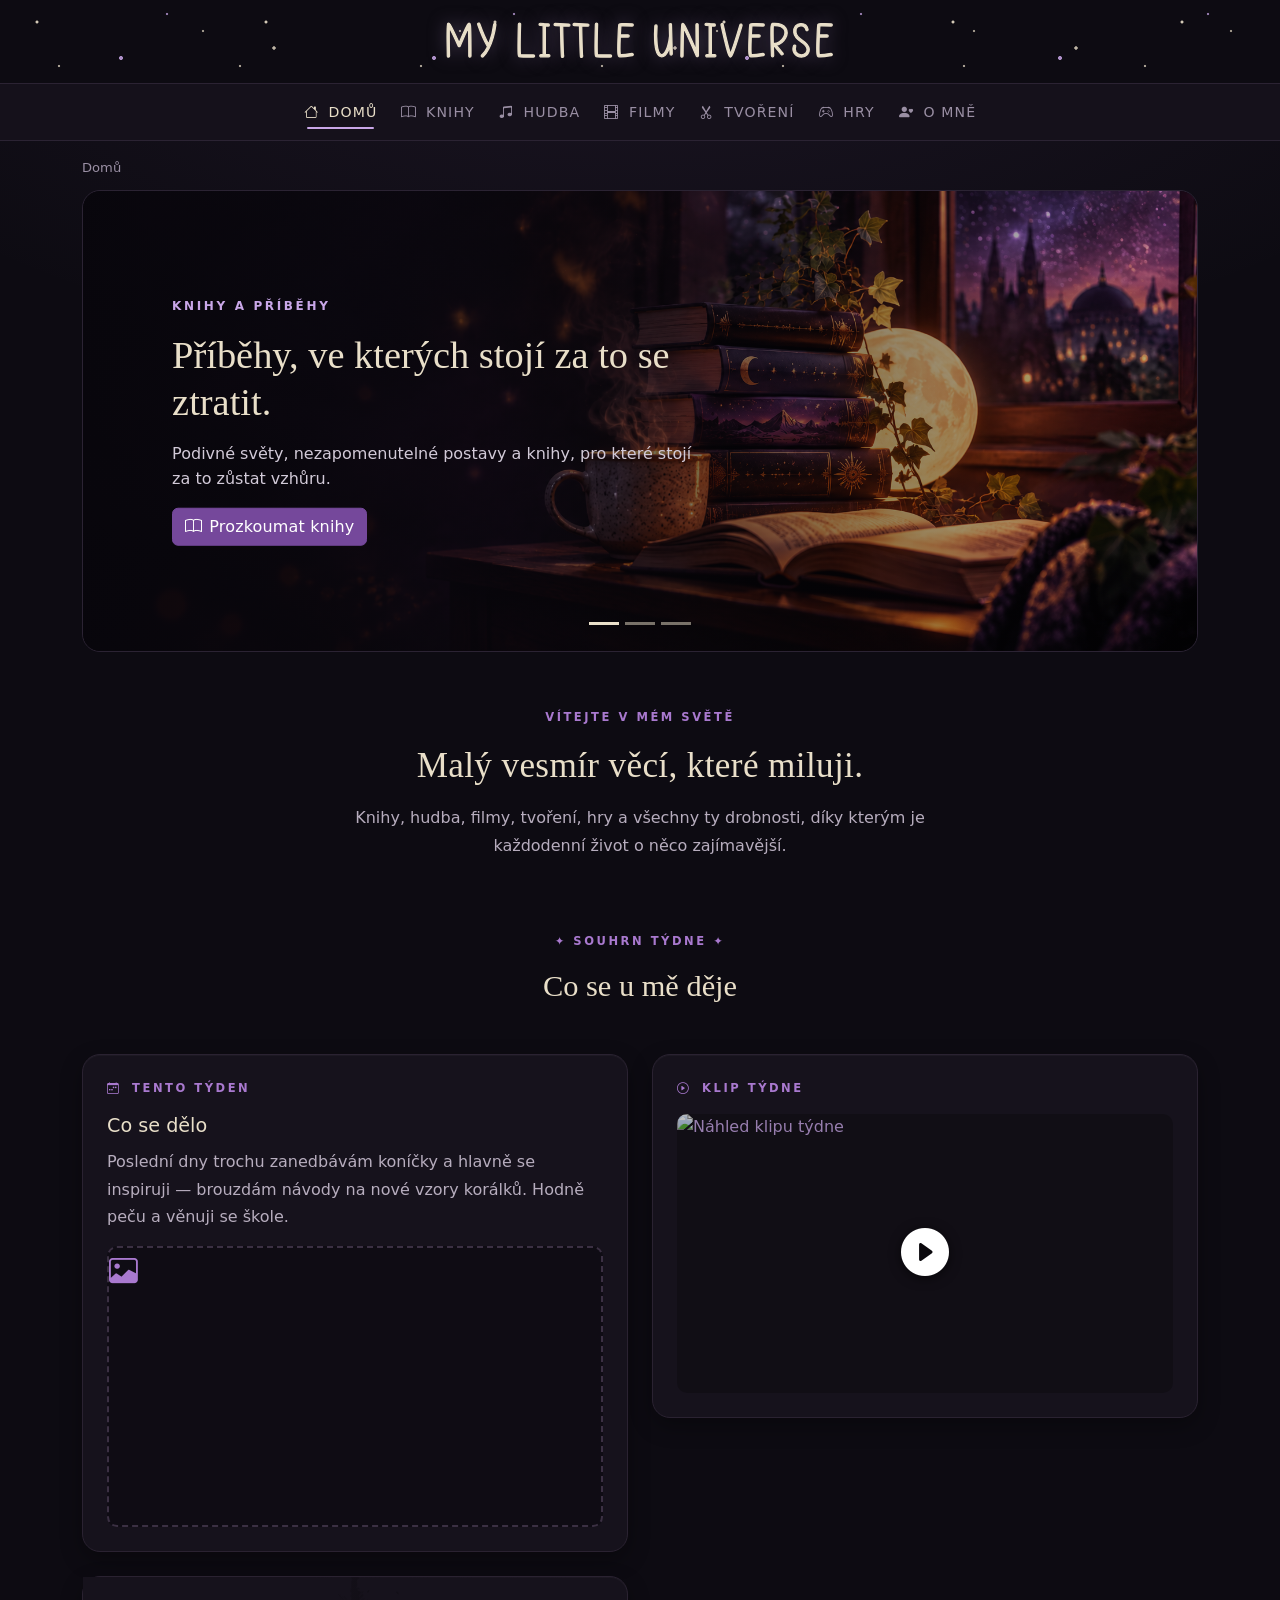
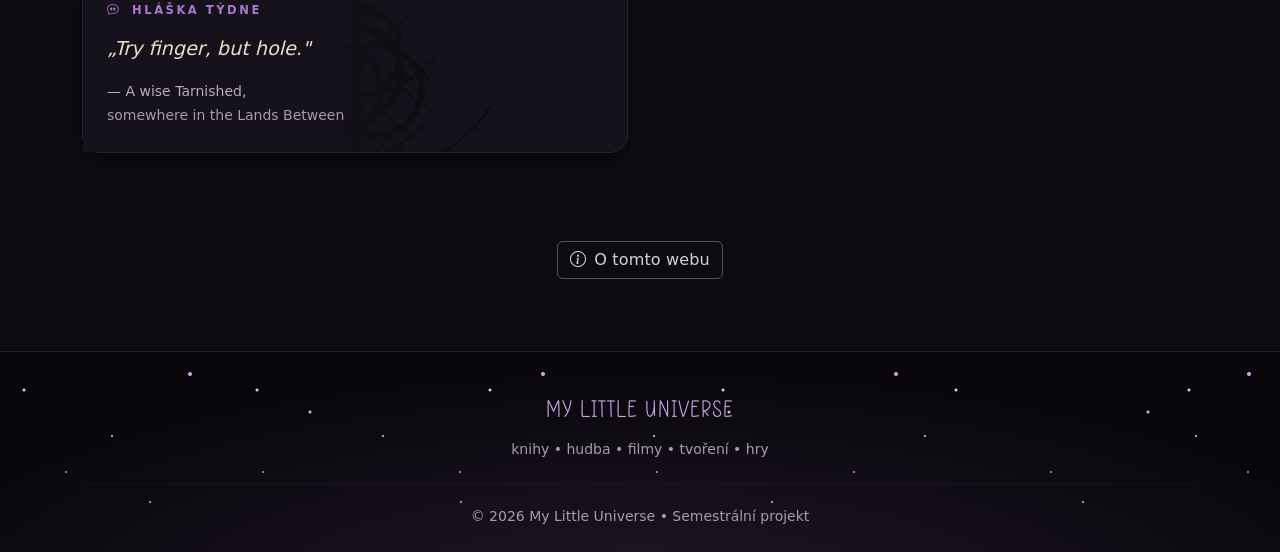
==== index.html @ fb165ffd "Add files via upload" ====
<!doctype html>
<html lang="cs" data-bs-theme="dark">

<head>

    <meta charset="UTF-8">

    <meta name="viewport"
          content="width=device-width, initial-scale=1">

    <title>My Little Universe</title>


    <!-- Bootstrap CSS -->
    <link href="css/bootstrap.min.css" rel="stylesheet">


    <!-- Bootstrap Icons -->
    <link href="css/bootstrap-icons.min.css" rel="stylesheet">


    <!-- Vlastní CSS -->
    <link href="css/style.css" rel="stylesheet">

</head>


<body>


<!-- ==========================================
     HLAVIČKA
========================================== -->

<header class="site-header text-center py-4">

    <div class="container">

        <a href="index.html"
           class="site-logo text-decoration-none">

            MY LITTLE UNIVERSE

        </a>

    </div>

</header>



<!-- ==========================================
     HLAVNÍ NAVIGACE
========================================== -->

<nav class="navbar navbar-expand-lg navbar-dark">

    <div class="container">


        <!-- Popisek zobrazený na mobilu -->

        <span class="navbar-label d-lg-none">

            <i class="bi bi-stars me-2"></i>MENU

        </span>


        <!-- Hamburger menu pro mobil -->

        <button class="navbar-toggler"
                type="button"
                data-bs-toggle="collapse"
                data-bs-target="#mainMenu"
                aria-controls="mainMenu"
                aria-expanded="false"
                aria-label="Zobrazit navigaci">

            <span class="navbar-toggler-icon"></span>

        </button>



        <!-- Položky navigace -->

        <div class="collapse navbar-collapse justify-content-center"
             id="mainMenu">

            <ul class="navbar-nav">


                <li class="nav-item">

                    <a class="nav-link active"
                       href="index.html">

                        <i class="bi bi-house me-1"></i> DOMŮ

                    </a>

                </li>


                <li class="nav-item">

                    <a class="nav-link"
                       href="knihy.html">

                        <i class="bi bi-book me-1"></i> KNIHY

                    </a>

                </li>


                <li class="nav-item">

                    <a class="nav-link"
                       href="hudba.html">

                        <i class="bi bi-music-note-beamed me-1"></i> HUDBA

                    </a>

                </li>


                <li class="nav-item">

                    <a class="nav-link"
                       href="filmy.html">

                        <i class="bi bi-film me-1"></i> FILMY

                    </a>

                </li>


                <li class="nav-item">

                    <a class="nav-link"
                       href="crafting.html">

                        <i class="bi bi-scissors me-1"></i> TVOŘENÍ

                    </a>

                </li>


                <li class="nav-item">

                    <a class="nav-link"
                       href="hry.html">

                        <i class="bi bi-controller me-1"></i> HRY

                    </a>

                </li>


                <li class="nav-item">

                    <a class="nav-link"
                       href="o-mne.html">

                        <i class="bi bi-person-heart me-1"></i> O MNĚ

                    </a>

                </li>


            </ul>

        </div>

    </div>

</nav>



<!-- ==========================================
     BREADCRUMB
========================================== -->

<div class="container mt-3">

    <nav aria-label="breadcrumb">

        <ol class="breadcrumb">

            <li class="breadcrumb-item active"
                aria-current="page">

                Domů

            </li>

        </ol>

    </nav>

</div>



<!-- ==========================================
     CAROUSEL
========================================== -->

<section class="container">


    <div id="hobbyCarousel"
         class="carousel slide carousel-fade"
         data-bs-ride="carousel"
         data-bs-interval="5000"
         data-bs-pause="hover">


        <!-- Tečky carouselu -->

        <div class="carousel-indicators">


            <button type="button"
                    data-bs-target="#hobbyCarousel"
                    data-bs-slide-to="0"
                    class="active"
                    aria-current="true"
                    aria-label="Knihy">
            </button>


            <button type="button"
                    data-bs-target="#hobbyCarousel"
                    data-bs-slide-to="1"
                    aria-label="Tvoření">
            </button>


            <button type="button"
                    data-bs-target="#hobbyCarousel"
                    data-bs-slide-to="2"
                    aria-label="Filmy">
            </button>


        </div>



        <!-- Obsah carouselu -->

        <div class="carousel-inner rounded-4">


            <!-- ==================================
                 SLIDE 1 - BOOKS
            =================================== -->

            <div class="carousel-item active">


                <img src="images/books.jpg"
                     class="d-block w-100 carousel-image"
                     alt="Hromada knih">


                <div class="carousel-overlay"></div>


                <div class="carousel-caption">


                    <p class="carousel-small-title">

                        KNIHY A PŘÍBĚHY

                    </p>


                    <h2>

                        Příběhy, ve kterých stojí za to se ztratit.

                    </h2>


                    <p class="d-none d-md-block">

                        Podivné světy, nezapomenutelné postavy
                        a knihy, pro které stojí za to zůstat vzhůru.

                    </p>


                    <a href="knihy.html"
                       class="btn btn-primary">

                        <i class="bi bi-book me-2"></i>Prozkoumat knihy

                    </a>


                </div>

            </div>



            <!-- ==================================
                 SLIDE 2 - CRAFTING
            =================================== -->

            <div class="carousel-item">


                <img src="images/crafting.jpg"
                     class="d-block w-100 carousel-image"
                     alt="Korálky a tvořivé potřeby">


                <div class="carousel-overlay"></div>


                <div class="carousel-caption">


                    <p class="carousel-small-title">

                        VYTVOŘ NĚCO

                    </p>


                    <h2>

                        Drobnosti vyrobené ručně.

                    </h2>


                    <p class="d-none d-md-block">

                        Korálky, vyšívání, vzory
                        a malé tvůrčí experimenty.

                    </p>


                    <a href="crafting.html"
                       class="btn btn-primary">

                        <i class="bi bi-scissors me-2"></i>Prozkoumat tvoření

                    </a>


                </div>

            </div>



            <!-- ==================================
                 SLIDE 3 - MOVIES
            =================================== -->

            <div class="carousel-item">


                <img src="images/movies.jpg"
                     class="d-block w-100 carousel-image"
                     alt="Kinoplátno">


                <div class="carousel-overlay"></div>


                <div class="carousel-caption">


                    <p class="carousel-small-title">

                        FILMOVÉ VEČERY

                    </p>


                    <h2>

                        Světy za hranicemi našeho.

                    </h2>


                    <p class="d-none d-md-block">

                        Filmy a seriály, které vám zůstanou v hlavě
                        ještě dlouho po závěrečných titulcích.

                    </p>


                    <a href="filmy.html"
                       class="btn btn-primary">

                        <i class="bi bi-film me-2"></i>Prozkoumat filmy

                    </a>


                </div>

            </div>


        </div>



        <!-- Šipka vlevo -->

        <button class="carousel-control-prev"
                type="button"
                data-bs-target="#hobbyCarousel"
                data-bs-slide="prev">


            <span class="carousel-control-prev-icon"
                  aria-hidden="true">
            </span>


            <span class="visually-hidden">

                Předchozí

            </span>


        </button>



        <!-- Šipka vpravo -->

        <button class="carousel-control-next"
                type="button"
                data-bs-target="#hobbyCarousel"
                data-bs-slide="next">


            <span class="carousel-control-next-icon"
                  aria-hidden="true">
            </span>


            <span class="visually-hidden">

                Další

            </span>


        </button>


    </div>

</section>



<!-- ==========================================
     HLAVNÍ OBSAH
========================================== -->

<main>



    <!-- ======================================
         ÚVOD
    ======================================= -->

    <section class="container intro-section text-center">


        <p class="section-label">

            VÍTEJTE V MÉM SVĚTĚ

        </p>


        <h1 class="section-title">

            Malý vesmír věcí, které miluji.

        </h1>


        <p class="section-text mx-auto">

            Knihy, hudba, filmy, tvoření, hry
            a všechny ty drobnosti, díky kterým je
            každodenní život o něco zajímavější.

        </p>


    </section>



    <!-- ======================================
         CURRENTLY INTO
    ======================================= -->

    <section class="container currently-section">

        <div class="text-center mb-5">

            <p class="section-label">✦ SOUHRN TÝDNE ✦</p>

            <h2 class="currently-title">Co se u mě děje</h2>

        </div>

        <div class="row g-4">


            <!-- LEVÝ SLOUPEC: tento týden + hláška -->

            <div class="col-12 col-md-6 d-flex flex-column gap-4">

                <!-- CO JSEM DĚLALA -->
                <article class="card hobby-card">

                    <div class="card-body p-4">

                        <p class="card-category"><i class="bi bi-calendar-week me-1"></i> TENTO TÝDEN</p>

                        <h3 class="card-title">Co se dělo</h3>

                        <p class="card-text">
                            Poslední dny trochu zanedbávám koníčky
                            a hlavně se inspiruji — brouzdám návody
                            na nové vzory korálků. Hodně peču
                            a věnuji se škole.
                        </p>

                        <div class="book-image-slot ratio ratio-16x9 mt-2">
                            <div><i class="bi bi-image"></i></div>
                        </div>

                    </div>

                </article>

                <!-- HLÁŠKA TÝDNE -->
                <article class="card hobby-card"
                         style="background-image: url('images/logo.png'); background-repeat: no-repeat; background-position: center; background-size: 55%; background-origin: content-box;">

                    <div class="card-body p-4" style="background: linear-gradient(to right, var(--surface) 40%, transparent 100%);">

                        <p class="card-category"><i class="bi bi-chat-quote me-1"></i> HLÁŠKA TÝDNE</p>

                        <blockquote class="mb-0 mt-2">

                            <p class="card-title fst-italic lh-base mb-3">
                                „Try finger, but hole."
                            </p>

                            <footer class="card-text small">
                                — A wise Tarnished,<br>
                                <span class="text-secondary">somewhere in the Lands Between</span>
                            </footer>

                        </blockquote>

                    </div>

                </article>

            </div>


            <!-- PRAVÝ SLOUPEC: klip týdne -->

            <div class="col-12 col-md-6">

                <article class="card hobby-card">

                    <div class="card-body p-4">

                        <p class="card-category"><i class="bi bi-play-circle me-1"></i> KLIP TÝDNE</p>

                        <a href="https://www.youtube.com/watch?v=NL5slNvcrow"
                           class="yt-thumb-link ratio ratio-16x9 mt-2 d-block"
                           target="_blank"
                           rel="noopener noreferrer"
                           aria-label="Přehrát klip na YouTube">
                            <img src="https://img.youtube.com/vi/NL5slNvcrow/hqdefault.jpg"
                                 alt="Náhled klipu týdne"
                                 class="yt-thumb-img">
                            <span class="yt-thumb-play"><i class="bi bi-play-circle-fill"></i></span>
                        </a>

                    </div>

                </article>

            </div>


        </div>

    </section>



    <!-- ======================================
         ABOUT SEKCE
    ======================================= -->

    <section class="container about-preview text-center">


            <!--
                Toto tlačítko otevírá Bootstrap Modal.
                Modal je součástí požadavků zadání.
            -->

            <button type="button"
                    class="btn btn-outline-light"
                    data-bs-toggle="modal"
                    data-bs-target="#aboutModal">

                <i class="bi bi-info-circle me-2"></i>O tomto webu

            </button>


    </section>


</main>



<!-- ==========================================
     MODAL
========================================== -->

<div class="modal fade"
     id="aboutModal"
     tabindex="-1"
     aria-labelledby="aboutModalLabel"
     aria-hidden="true">


    <div class="modal-dialog modal-dialog-centered">


        <div class="modal-content">


            <!-- Hlavička modalu -->

            <div class="modal-header">


                <h2 class="modal-title fs-5"
                    id="aboutModalLabel">

                    My Little Universe

                </h2>


                <button type="button"
                        class="btn-close"
                        data-bs-dismiss="modal"
                        aria-label="Zavřít">
                </button>


            </div>



            <!-- Obsah modalu -->

            <div class="modal-body">


                <p>

                    Tento web vznikl jako semestrální
                    projekt a představuje některé z mých
                    oblíbených koníčků a zájmů.

                </p>


                <p class="mb-0">

                    Spojuje knihy, hudbu,
                    filmy, tvoření a hry v jednom
                    malém digitálním vesmíru.

                </p>


            </div>



            <!-- Spodní část modalu -->

            <div class="modal-footer">


                <button type="button"
                        class="btn btn-secondary"
                        data-bs-dismiss="modal">

                    Zavřít

                </button>


            </div>


        </div>


    </div>


</div>



<!-- ==========================================
     PATIČKA
========================================== -->

<footer class="site-footer">


    <div class="container text-center">


        <p class="footer-logo mb-2">

            MY LITTLE UNIVERSE

        </p>


        <p class="small text-secondary mb-3">

            knihy • hudba • filmy • tvoření • hry

        </p>


        <hr class="footer-line">


        <p class="small text-secondary mb-0">

            © 2026 My Little Universe • Semestrální projekt

        </p>


    </div>


</footer>



<!-- ==========================================
     BOOTSTRAP JAVASCRIPT
========================================== -->

<script src="js/bootstrap.bundle.min.js"></script>

<script>
    (function () {
        var carousel = document.getElementById("hobbyCarousel");
        var bsCarousel = bootstrap.Carousel.getOrCreateInstance(carousel);

        carousel.querySelectorAll(".carousel-caption a").forEach(function (link) {
            link.addEventListener("click", function () {
                bsCarousel.pause();
            });
        });
    })();
</script>


</body>

</html>
---- css/style.css ----
@font-face {
    font-family: "SimpleHandmade";
    src: url("../fonts/SimpleHandmade.otf") format("opentype");
    font-weight: normal;
    font-style: normal;
}

/* ==========================================
   MY LITTLE UNIVERSE
   VLASTNÍ CSS

   Obsah:
   1. Proměnné (barvy, písmo, mezery)
   2. Základ stránky
   3. Hlavička a navigace
   4. Carousel
   5. Tlačítka
   6. Typografie sekcí
   7. Úvodní stránka (karty, odznaky, about)
   8. Modal a patička
   9. Podstránky
   10. Záložky
   11. Knižní deník (Právě čtu, Oblíbené, Seznam přání)
   12. Komentáře
   13. Formuláře
   14. Tabulka a stránkování
   15. Konfigurátor náramku
   16. Akordeon
   17. Responzivní zobrazení
========================================== */


/* ==========================================
   1. PROMĚNNÉ
========================================== */

:root {

    /* Povrchy */
    --bg: #0d0b12;
    --surface: #16121c;
    --surface-raised: #1b1523;
    --surface-inset: #0f0c14;
    --border: #2a2231;
    --border-strong: #3b3043;

    /* Text */
    --text: #f2edf5;
    --text-muted: #b7adbe;
    --text-dim: #9a8fa4;

    /* Levandulové a fialové akcenty */
    --lavender: #c9a7e8;
    --purple: #a979cf;
    --purple-bright: #8b5db4;
    --purple-deep: #75489b;
    --purple-hover: #9362bb;
    --purple-pressed: #5f3880;

    /* Teplý krémový akcent, jen pro vybrané důležité detaily */
    --cream: #e9dfc9;

    /* Písmo: ručně psané jen pro logo, patkové pro nadpisy */
    --font-hand: "SimpleHandmade", cursive;
    --font-ui: system-ui, -apple-system, "Segoe UI", Roboto, "Helvetica Neue", Arial, sans-serif;
    --font-serif: "Iowan Old Style", "Palatino Linotype", Palatino, "Book Antiqua", Georgia, "Times New Roman", serif;

    /* Tvary a mezery */
    --radius: 18px;
    --radius-sm: 10px;
    --space-section: 3.5rem;
    --focus-ring: 0 0 0 0.2rem rgba(201, 167, 232, 0.4);
}


/* Přebarvení modrých výchozích hodnot Bootstrapu na naši paletu */

:root[data-bs-theme="dark"] {
    --bs-body-bg: var(--bg);
    --bs-body-color: var(--text);
    --bs-secondary-rgb: 166, 155, 177;
    --bs-link-color-rgb: 201, 167, 232;
    --bs-link-hover-color-rgb: 233, 223, 201;
    --bs-border-color: var(--border);
}


/* ==========================================
   2. ZÁKLAD STRÁNKY
========================================== */

body {
    background-color: var(--bg);
    /* Velmi jemná levandulová záře při horním okraji, jen pro atmosféru */
    background-image: radial-gradient(ellipse 70% 380px at 50% 0, rgba(169, 121, 207, 0.09), transparent);
    background-repeat: no-repeat;
    color: var(--text);
    font-family: var(--font-ui);
    line-height: 1.6;
}

::selection {
    background-color: rgba(201, 167, 232, 0.35);
    color: var(--text);
}

:where(a, button, input, select, textarea, [tabindex]):focus-visible {
    outline: 2px solid var(--lavender);
    outline-offset: 2px;
}

.icon-accent {
    color: var(--purple);
}

/* Všechny nadpisy: světle žlutá (krémová) */

h1, .h1,
h2, .h2,
h3, .h3,
h4, .h4,
h5, .h5,
h6, .h6 {
    color: var(--cream);
}

/* Nadpis sekce: patkové písmo */

.heading-hand {
    font-family: var(--font-serif);
    font-style: normal;
    font-weight: 400;
    line-height: 1.3;
    letter-spacing: 0.01em;
}


/* ==========================================
   3. HLAVIČKA A NAVIGACE
========================================== */

/* Hlavička: několik drobných hvězd v nízkých dlaždicích různé šířky */

.site-header {
    background-color: var(--bg);
    background-image:
        radial-gradient(circle at 37px 22px, rgba(233, 223, 201, 0.9) 0 1.2px, transparent 1.8px),
        radial-gradient(circle at 121px 58px, rgba(201, 167, 232, 0.85) 0 1.6px, transparent 2.3px),
        radial-gradient(circle at 203px 31px, rgba(233, 223, 201, 0.65) 0 1px, transparent 1.6px),
        radial-gradient(circle at 59px 66px, rgba(233, 223, 201, 0.7) 0 1px, transparent 1.6px),
        radial-gradient(circle at 167px 14px, rgba(201, 167, 232, 0.7) 0 1px, transparent 1.6px),
        radial-gradient(circle at 274px 48px, rgba(233, 223, 201, 0.8) 0 1.4px, transparent 2px);
    background-size:
        229px 78px,
        313px 82px,
        257px 74px,
        181px 80px,
        347px 76px,
        401px 84px;
    padding-top: 1.1rem !important;
    padding-bottom: 0.8rem !important;
}

.site-logo {
    font-family: var(--font-hand);
    color: var(--cream);
    font-size: 3rem;
    font-weight: normal;
    line-height: 1.1;
    letter-spacing: 3px;
    -webkit-text-stroke: 1.2px var(--cream);
    text-shadow: 0 0 18px rgba(201, 167, 232, 0.55);
    transition: color 0.3s, text-shadow 0.3s;
}

.site-logo:hover,
.site-logo:focus-visible {
    color: var(--lavender);
    -webkit-text-stroke-color: var(--lavender);
    text-shadow: 0 0 22px rgba(169, 121, 207, 0.7);
}


.navbar {
    background-color: #15111b;
    border-top: 1px solid #2b2333;
    border-bottom: 1px solid #2b2333;
}

.navbar .nav-link {
    position: relative;
    margin: 0 4px;
    padding: 0.55rem 0.7rem;
    border-radius: 8px;
    color: var(--text-dim);
    font-size: 0.88rem;
    letter-spacing: 0.08em;
    transition: color 0.25s, background-color 0.25s;
}

.navbar .nav-link:hover {
    color: var(--lavender);
    background-color: rgba(201, 167, 232, 0.08);
}

.navbar .nav-link:focus-visible {
    color: var(--lavender);
    outline: 0;
    box-shadow: var(--focus-ring);
}

.navbar .nav-link.active {
    color: var(--cream);
}

.navbar-toggler:focus {
    box-shadow: var(--focus-ring);
}

.navbar-label {
    color: var(--lavender);
    font-size: 0.88rem;
    letter-spacing: 0.2em;
}

/* Aktivní stránka je na širokém displeji podtržená */

@media (min-width: 992px) {

    .navbar .nav-link.active::after {
        content: "";
        position: absolute;
        left: 0.7rem;
        right: 0.7rem;
        bottom: 0.2rem;
        height: 2px;
        border-radius: 2px;
        background-color: var(--lavender);
    }

}


.breadcrumb {
    margin-bottom: 0.75rem;
    font-size: 0.82rem;
    --bs-breadcrumb-divider-color: var(--text-dim);
}

.breadcrumb a {
    color: var(--purple);
    text-decoration: none;
}

.breadcrumb a:hover {
    color: var(--cream);
    text-decoration: underline;
}

.breadcrumb-item.active {
    color: var(--text-dim);
}


/* ==========================================
   4. CAROUSEL
========================================== */

#hobbyCarousel {
    --bs-carousel-indicator-active-bg: var(--cream);
    --bs-carousel-control-icon-filter: none;
    --bs-carousel-caption-color: var(--text);

    overflow: hidden;
    border-radius: var(--radius);
    border: 1px solid #2b2333;
}

.carousel-item {
    position: relative;
}

.carousel-image {
    height: 460px;
    object-fit: cover;
}

/* Tmavá vrstva přes obrázek */

.carousel-overlay {
    position: absolute;
    inset: 0;
    background: linear-gradient(
        90deg,
        rgba(8, 6, 12, 0.92),
        rgba(8, 6, 12, 0.25)
    );
}

.carousel-caption {
    top: 50%;
    bottom: auto;
    transform: translateY(-50%);
    text-align: left;
    left: 8%;
    right: 45%;
}

.carousel-caption h2 {
    color: var(--cream);
    font-family: var(--font-serif);
    font-size: 2.4rem;
    font-style: normal;
    font-weight: 400;
    line-height: 1.2;
    margin-bottom: 1rem;
}

.carousel-caption p {
    color: #d2cad8;
}

.carousel-small-title {
    color: var(--lavender) !important;
    font-size: 0.75rem;
    font-weight: 600;
    letter-spacing: 0.22em;
}

.carousel-control-prev,
.carousel-control-next {
    opacity: 0;
    transition: opacity 0.25s;
}

#hobbyCarousel:hover .carousel-control-prev,
#hobbyCarousel:hover .carousel-control-next {
    opacity: 1;
}

.carousel-control-prev:focus-visible,
.carousel-control-next:focus-visible,
.carousel-indicators [data-bs-target]:focus-visible {
    outline: 2px solid var(--lavender);
    outline-offset: -4px;
    opacity: 1;
}


/* ==========================================
   5. TLAČÍTKA
========================================== */

.btn {
    font-weight: 500;
    letter-spacing: 0.01em;
}

/* Jednotný fialový rámeček zaostření pro všechny varianty */

.btn-primary,
.btn-secondary,
.btn-success,
.btn-danger,
.btn-warning,
.btn-info,
.btn-outline-primary,
.btn-outline-light,
.btn-outline-danger {
    --bs-btn-focus-shadow-rgb: 201, 167, 232;
}

.btn-primary {
    --bs-btn-color: #fff;
    --bs-btn-bg: var(--purple-deep);
    --bs-btn-border-color: var(--purple-deep);
    --bs-btn-hover-color: #fff;
    --bs-btn-hover-bg: var(--purple-hover);
    --bs-btn-hover-border-color: var(--purple-hover);
    --bs-btn-active-color: #fff;
    --bs-btn-active-bg: var(--purple-pressed);
    --bs-btn-active-border-color: var(--purple-pressed);
}

.btn-outline-primary {
    --bs-btn-color: var(--lavender);
    --bs-btn-border-color: var(--purple-deep);
    --bs-btn-hover-color: #fff;
    --bs-btn-hover-bg: var(--purple-deep);
    --bs-btn-hover-border-color: var(--purple-deep);
    --bs-btn-active-color: #fff;
    --bs-btn-active-bg: var(--purple-pressed);
    --bs-btn-active-border-color: var(--purple-pressed);
}

.btn-outline-light {
    --bs-btn-color: #d8cfdd;
    --bs-btn-border-color: #5d4b68;
    --bs-btn-hover-color: #fff;
    --bs-btn-hover-bg: var(--purple-deep);
    --bs-btn-hover-border-color: var(--purple-deep);
    --bs-btn-active-color: #fff;
    --bs-btn-active-bg: var(--purple-pressed);
    --bs-btn-active-border-color: var(--purple-pressed);
}

.btn-secondary {
    --bs-btn-color: var(--text);
    --bs-btn-bg: #2a2231;
    --bs-btn-border-color: var(--border-strong);
    --bs-btn-hover-color: #fff;
    --bs-btn-hover-bg: #372d42;
    --bs-btn-hover-border-color: #4a3d57;
    --bs-btn-active-color: #fff;
    --bs-btn-active-bg: #231c2a;
    --bs-btn-active-border-color: #4a3d57;
}

/* Další styly tlačítek v tlumených barvách, aby ladily s paletou */

.btn-success {
    --bs-btn-color: #fff;
    --bs-btn-bg: #3f6b57;
    --bs-btn-border-color: #3f6b57;
    --bs-btn-hover-color: #fff;
    --bs-btn-hover-bg: #4a7c66;
    --bs-btn-hover-border-color: #4a7c66;
    --bs-btn-active-color: #fff;
    --bs-btn-active-bg: #365c4b;
    --bs-btn-active-border-color: #365c4b;
}

.btn-danger {
    --bs-btn-color: #fff;
    --bs-btn-bg: #a14a5a;
    --bs-btn-border-color: #a14a5a;
    --bs-btn-hover-color: #fff;
    --bs-btn-hover-bg: #b45a6b;
    --bs-btn-hover-border-color: #b45a6b;
    --bs-btn-active-color: #fff;
    --bs-btn-active-bg: #8a3e4d;
    --bs-btn-active-border-color: #8a3e4d;
}

.btn-info {
    --bs-btn-color: #fff;
    --bs-btn-bg: #3f7184;
    --bs-btn-border-color: #3f7184;
    --bs-btn-hover-color: #fff;
    --bs-btn-hover-bg: #4b8196;
    --bs-btn-hover-border-color: #4b8196;
    --bs-btn-active-color: #fff;
    --bs-btn-active-bg: #345f6f;
    --bs-btn-active-border-color: #345f6f;
}

.btn-warning {
    --bs-btn-color: #1a1420;
    --bs-btn-bg: var(--cream);
    --bs-btn-border-color: var(--cream);
    --bs-btn-hover-color: #1a1420;
    --bs-btn-hover-bg: #f3ebd8;
    --bs-btn-hover-border-color: #f3ebd8;
    --bs-btn-active-color: #1a1420;
    --bs-btn-active-bg: #d9cdb2;
    --bs-btn-active-border-color: #d9cdb2;
}

.btn-link {
    --bs-btn-color: var(--lavender);
    --bs-btn-hover-color: var(--cream);
    --bs-btn-active-color: var(--cream);
}

a.link-accent {
    color: var(--lavender);
    text-decoration: none;
    border-bottom: 1px dashed var(--purple-deep);
    transition: color 0.2s, border-color 0.2s;
}

a.link-accent:hover {
    color: var(--cream);
    border-bottom-color: var(--cream);
}


/* ==========================================
   6. TYPOGRAFIE SEKCÍ
========================================== */

.section-label,
.card-category {
    color: var(--purple);
    font-size: 0.72rem;
    font-weight: 600;
    letter-spacing: 0.22em;
}

.section-title {
    margin-top: 0.6rem;
    margin-bottom: 1rem;
}

.section-text {
    max-width: 650px;
    color: var(--text-muted);
    line-height: 1.75;
}


/* ==========================================
   7. ÚVODNÍ STRÁNKA
========================================== */

.intro-section {
    padding-top: var(--space-section);
    padding-bottom: var(--space-section);
}

.currently-section {
    padding-bottom: 4.5rem;
}

.currently-title {
    font-family: var(--font-serif);
    font-size: 1.9rem;
    font-style: normal;
    font-weight: 400;
    line-height: 1.3;
}

/* Karty */

.hobby-card {
    background-color: var(--surface);
    border: 1px solid var(--border);
    border-radius: var(--radius);
    box-shadow: 0 1px 0 rgba(255, 255, 255, 0.03) inset, 0 8px 22px rgba(0, 0, 0, 0.3);
    transition:
        transform 0.25s ease,
        border-color 0.25s ease,
        background-color 0.25s ease;
}

.hobby-card:hover {
    transform: translateY(-3px);
    border-color: var(--purple-deep);
    background-color: var(--surface-raised);
    box-shadow: 0 1px 0 rgba(255, 255, 255, 0.04) inset, 0 12px 28px rgba(0, 0, 0, 0.4);
}

.hobby-card .card-title {
    color: var(--cream);
    font-size: 1.2rem;
    font-weight: 500;
    line-height: 1.3;
    margin-bottom: 0.6rem;
}

.hobby-card .card-text {
    color: var(--text-muted);
    line-height: 1.7;
}

.card-category {
    margin-bottom: 1rem;
}

/* Odznaky */

.badge {
    border: 1px solid var(--border-strong);
    font-weight: 500;
    letter-spacing: 0.02em;
    padding: 0.5em 0.85em;
}

.badge.text-bg-dark {
    color: var(--lavender) !important;
}

.hobby-card .badge {
    margin-top: 0.5rem;
}

/* Stavové odznaky: tlumené odstíny místo výchozích sytých barev */

.badge.text-bg-success {
    background-color: rgba(63, 107, 87, 0.3) !important;
    border-color: rgba(98, 160, 130, 0.55);
    color: #9ad1b5 !important;
}

.badge.text-bg-warning {
    background-color: rgba(233, 223, 201, 0.1) !important;
    border-color: rgba(233, 223, 201, 0.4);
    color: var(--cream) !important;
}

.badge.text-bg-info {
    background-color: rgba(63, 113, 132, 0.3) !important;
    border-color: rgba(110, 170, 190, 0.5);
    color: #9cc7d6 !important;
}

/* O místě */

.about-preview {
    padding-bottom: 4.5rem;
}

.about-preview-inner {
    max-width: 850px;
    margin: 0 auto;
    padding: 3rem 1.8rem;
    background-color: var(--surface);
    border: 1px solid var(--border-strong);
    border-radius: var(--radius);
}

.about-preview h2 {
    font-family: var(--font-serif);
    font-size: 1.9rem;
    font-style: normal;
    font-weight: 400;
    line-height: 1.3;
    margin-top: 0.6rem;
    margin-bottom: 1rem;
}

.about-preview .btn {
    margin-top: 1rem;
}


/* ==========================================
   8. MODAL A PATIČKA
========================================== */

.modal-content {
    background-color: #17121d;
    border: 1px solid #3a2c45;
    border-radius: var(--radius);
}

.modal-header,
.modal-footer {
    border-color: #302638;
}

.modal-title {
    font-weight: 500;
}

/* Patička jako klidná noční obloha: několik drobných hvězd
   v různě velkých dlaždicích, aby se neopakovaly do mřížky. */

.site-footer {
    background-color: #09070c;
    background-image:
        radial-gradient(circle at 24px 38px, rgba(233, 223, 201, 0.95) 0 1.2px, transparent 1.8px),
        radial-gradient(circle at 112px 84px, rgba(233, 223, 201, 0.7) 0 1px, transparent 1.6px),
        radial-gradient(circle at 190px 22px, rgba(201, 167, 232, 0.95) 0 1.6px, transparent 2.3px),
        radial-gradient(circle at 66px 120px, rgba(201, 167, 232, 0.7) 0 1px, transparent 1.6px),
        radial-gradient(circle at 150px 150px, rgba(233, 223, 201, 0.65) 0 1px, transparent 1.6px),
        radial-gradient(circle at 310px 60px, rgba(233, 223, 201, 0.85) 0 1.2px, transparent 1.8px),
        radial-gradient(circle at 90px 210px, rgba(233, 223, 201, 0.7) 0 1.6px, transparent 2.3px),
        radial-gradient(ellipse 60% 120% at 50% 130%, rgba(169, 121, 207, 0.14), transparent);
    background-size:
        233px 173px,
        271px 197px,
        353px 241px,
        197px 229px,
        311px 263px,
        419px 281px,
        373px 307px,
        100% 100%;
    border-top: 1px solid #251e2c;
    padding-top: 2.5rem;
    padding-bottom: 1.5rem;
}

.footer-logo {
    color: var(--lavender);
    font-family: var(--font-hand);
    font-size: 1.5rem;
    letter-spacing: 1px;
}

.footer-line {
    border-color: #332a3a;
    margin-top: 1.5rem;
    margin-bottom: 1.25rem;
}


/* ==========================================
   9. PODSTRÁNKY
========================================== */

.page-hero {
    padding-top: 1.25rem;
    padding-bottom: 1.75rem;
}

/* Hlavní nadpisy stránek: patkové písmo ze systému (nic se nestahuje) */

.page-hero h1,
.section-title {
    font-family: var(--font-serif);
    font-size: clamp(1.7rem, 1.3rem + 1.4vw, 2.2rem);
    font-style: normal;
    font-weight: 400;
    line-height: 1.3;
    letter-spacing: 0.01em;
}

.page-hero h1 {
    margin-top: 0.5rem;
    margin-bottom: 0.75rem;
}

.page-hero h1.section-label {
    font-style: normal;
}

/* Drobná levandulová čárka pod nadpisem podstránky */

.page-hero h1::after {
    content: "";
    display: block;
    width: 2.5rem;
    height: 2px;
    margin: 0.9rem auto 0;
    background-color: var(--purple);
    border-radius: 2px;
}

.page-hero p.lead {
    max-width: 36rem;
    color: var(--text-muted);
    font-size: 0.95rem;
    font-weight: 300;
    line-height: 1.85;
    margin-bottom: 0;
}


/* Nadpis stránky Hry (hry.html) — pro návrat stačí smazat tento blok
   a vrátit v hry.html původní <h1 class="section-label">HRY A PODIVNÉ SVĚTY</h1> */

.page-hero h1.hry-title {
    margin-top: 1rem;
    margin-bottom: 1.25rem;
}

.hry-title-main {
    display: block;
    padding-left: 0.3em; /* vyrovná mezeru za posledním písmenem */
    font-size: clamp(3rem, 2rem + 6vw, 5.5rem);
    font-weight: 400;
    line-height: 1;
    letter-spacing: 0.3em;
    color: var(--cream);
    text-shadow:
        0 0 18px rgba(169, 121, 207, 0.55),
        0 0 42px rgba(117, 72, 155, 0.45);
}

.hry-title-sub {
    display: flex;
    align-items: center;
    justify-content: center;
    gap: 1rem;
    margin-top: 0.9rem;
    font-family: var(--font-ui);
    font-size: clamp(0.7rem, 0.6rem + 0.5vw, 0.9rem);
    font-weight: 600;
    letter-spacing: 0.4em;
    color: var(--lavender);
}

.hry-title-sub::before,
.hry-title-sub::after {
    content: "";
    flex: 0 1 4rem;
    height: 1px;
    background: linear-gradient(to right, transparent, var(--purple));
}

.hry-title-sub::after {
    background: linear-gradient(to left, transparent, var(--purple));
}


/* Nadpis stránky Tvoření (crafting.html) — pro návrat vrátit v crafting.html
   původní <h1 class="section-label">DROBNOSTI VYROBENÉ RUČNĚ</h1> a tento blok smazat */

.page-hero h1.craft-title {
    margin-top: 1rem;
    margin-bottom: 1.25rem;
}

.craft-title-main {
    display: block;
    padding-left: 0.2em; /* vyrovná mezeru za posledním písmenem */
    font-size: clamp(1.9rem, 0.9rem + 5.2vw, 4.2rem);
    font-weight: 400;
    line-height: 1;
    letter-spacing: 0.2em;
    color: var(--cream);
    text-shadow:
        0 0 18px rgba(169, 121, 207, 0.55),
        0 0 42px rgba(117, 72, 155, 0.45);
}

.craft-title-sub {
    display: flex;
    align-items: center;
    justify-content: center;
    gap: 1rem;
    margin-top: 0.9rem;
    font-family: var(--font-ui);
    font-size: clamp(0.7rem, 0.6rem + 0.5vw, 0.9rem);
    font-weight: 600;
    letter-spacing: 0.4em;
    color: var(--lavender);
}

/* Po stranách podnadpisu „korálky“: tři kuličky různé velikosti */
.craft-title-sub::before,
.craft-title-sub::after {
    content: "";
    flex: none;
    width: 0.3rem;
    height: 0.3rem;
    border-radius: 50%;
    background-color: var(--purple);
    box-shadow:
        -0.7rem 0 0 -0.04rem var(--purple-bright),
        -1.3rem 0 0 -0.08rem var(--purple-deep);
}

.craft-title-sub::after {
    box-shadow:
        0.7rem 0 0 -0.04rem var(--purple-bright),
        1.3rem 0 0 -0.08rem var(--purple-deep);
}

/* Nadpis stránky Filmy (filmy.html) — pro návrat vrátit ve filmy.html
   původní <h1 class="section-label">FILMOVÉ VEČERY</h1> a tento blok smazat */

.page-hero h1.film-title {
    margin-top: 1rem;
    margin-bottom: 1.25rem;
}

.film-title-main {
    display: block;
    padding-left: 0.25em; /* vyrovná mezeru za posledním písmenem */
    font-size: clamp(2.4rem, 1.2rem + 6vw, 5rem);
    font-weight: 400;
    line-height: 1;
    letter-spacing: 0.25em;
    color: var(--cream);
    text-shadow:
        0 0 18px rgba(169, 121, 207, 0.55),
        0 0 42px rgba(117, 72, 155, 0.45);
}

.film-title-sub {
    display: flex;
    align-items: center;
    justify-content: center;
    gap: 1rem;
    margin-top: 0.9rem;
    font-family: var(--font-ui);
    font-size: clamp(0.7rem, 0.6rem + 0.5vw, 0.9rem);
    font-weight: 600;
    letter-spacing: 0.4em;
    color: var(--lavender);
}

/* Po stranách podnadpisu filmový pás s perforací */
.film-title-sub::before,
.film-title-sub::after {
    content: "";
    flex: 0 1 5rem;
    height: 0.7rem;
    border-top: 1px solid var(--purple);
    border-bottom: 1px solid var(--purple);
    background: repeating-linear-gradient(
        to right,
        var(--purple-deep) 0,
        var(--purple-deep) 0.3rem,
        transparent 0.3rem,
        transparent 0.6rem
    ) center / 100% 0.3rem no-repeat;
}




/* Nadpis stránky Hudba (hudba.html) — pro návrat vrátit v hudba.html
   původní <h1 class="section-label">HUDEBNÍ KNIHOVNA</h1> a tento blok smazat */

.page-hero h1.hudba-title {
    margin-top: 1rem;
    margin-bottom: 1.25rem;
}

.hudba-title-main {
    display: block;
    padding-left: 0.25em; /* vyrovná mezeru za posledním písmenem */
    font-size: clamp(2.3rem, 1.2rem + 5.6vw, 4.8rem);
    font-weight: 400;
    line-height: 1;
    letter-spacing: 0.25em;
    color: var(--cream);
    text-shadow:
        0 0 18px rgba(169, 121, 207, 0.55),
        0 0 42px rgba(117, 72, 155, 0.45);
}

.hudba-title-sub {
    display: flex;
    align-items: center;
    justify-content: center;
    gap: 1rem;
    margin-top: 0.9rem;
    font-family: var(--font-ui);
    font-size: clamp(0.7rem, 0.6rem + 0.5vw, 0.9rem);
    font-weight: 600;
    letter-spacing: 0.4em;
    color: var(--lavender);
}

/* Po stranách podnadpisu miniaturní equalizer */
.hudba-title-sub::before,
.hudba-title-sub::after {
    content: "";
    flex: none;
    width: calc(1.4rem + 2px);
    height: 0.9rem;
    background:
        linear-gradient(var(--purple), var(--purple)) 0 100% / 2px 40% no-repeat,
        linear-gradient(var(--purple), var(--purple)) 0.35rem 100% / 2px 80% no-repeat,
        linear-gradient(var(--purple), var(--purple)) 0.7rem 100% / 2px 55% no-repeat,
        linear-gradient(var(--purple), var(--purple)) 1.05rem 100% / 2px 100% no-repeat,
        linear-gradient(var(--purple), var(--purple)) 1.4rem 100% / 2px 30% no-repeat;
}


/* Nadpis stránky Knihy (knihy.html) — pro návrat vrátit v knihy.html
   původní <h1 class="section-label">KNIHY A PŘÍBĚHY</h1> a tento blok smazat */

.page-hero h1.knihy-title {
    margin-top: 1rem;
    margin-bottom: 1.25rem;
}

.knihy-title-main {
    display: block;
    padding-left: 0.3em; /* vyrovná mezeru za posledním písmenem */
    font-size: clamp(3rem, 2rem + 6vw, 5.5rem);
    font-weight: 400;
    line-height: 1;
    letter-spacing: 0.3em;
    color: var(--cream);
    text-shadow:
        0 0 18px rgba(169, 121, 207, 0.55),
        0 0 42px rgba(117, 72, 155, 0.45);
}

.knihy-title-sub {
    display: flex;
    align-items: center;
    justify-content: center;
    gap: 1rem;
    margin-top: 0.9rem;
    font-family: var(--font-ui);
    font-size: clamp(0.7rem, 0.6rem + 0.5vw, 0.9rem);
    font-weight: 600;
    letter-spacing: 0.4em;
    color: var(--lavender);
}

/* Po stranách podnadpisu řádky textu jako na stránce knihy */
.knihy-title-sub::before,
.knihy-title-sub::after {
    content: "";
    flex: 0 1 3.5rem;
    height: 0.45rem;
    border-top: 1px solid var(--purple);
    border-bottom: 1px solid var(--purple);
}


.page-section {
    padding-bottom: var(--space-section);
}

.hero-image {
    height: 220px;
    width: 100%;
    object-fit: cover;
    border-radius: var(--radius);
    border: 1px solid #2b2333;
}


/* ==========================================
   10. ZÁLOŽKY
========================================== */

.nav-tabs {
    border-bottom: 1px solid #2b2333;
}

.nav-tabs .nav-link {
    color: var(--text-dim);
    border: 1px solid transparent;
    font-size: 0.95rem;
    letter-spacing: 0.03em;
    transition: color 0.2s, background-color 0.2s;
}

.nav-tabs .nav-link .bi {
    color: var(--purple);
}

.nav-tabs .nav-link:hover {
    color: var(--lavender);
    background-color: rgba(201, 167, 232, 0.06);
    border-color: transparent;
}

.nav-tabs .nav-link:focus-visible {
    outline: 0;
    box-shadow: var(--focus-ring);
}

.nav-tabs .nav-link.active {
    background-color: var(--surface-raised);
    color: var(--cream);
    border-color: #2b2333 #2b2333 var(--surface-raised);
    box-shadow: inset 0 2px 0 var(--lavender);
}

.tab-content {
    background-color: var(--surface-raised);
    color: var(--text-muted);
    line-height: 1.75;
    border: 1px solid #2b2333;
    border-top: 0;
    border-radius: 0 0 var(--radius) var(--radius);
    padding: 1.75rem 2rem;
    box-shadow: 0 14px 30px rgba(0, 0, 0, 0.3);
}

.tab-content h2,
.tab-content h3 {
    color: var(--cream);
}

.list-group-item {
    background-color: transparent;
    border-color: #2b2333;
    color: #d8cfdd;
}


/* ==========================================
   11. KNIŽNÍ DENÍK
========================================== */

/* Společné prvky: obálky a fotografie */

.book-ratio {
    --bs-aspect-ratio: 140%;
}

.book-image {
    width: 100%;
    height: 100%;
    object-fit: cover;
    border: 1px solid #2b2333;
    border-radius: var(--radius-sm);
    box-shadow: 0 10px 26px rgba(0, 0, 0, 0.5);
}

/* Zástupný rámeček (používá se v návodu v komentářích HTML) */

.book-image-slot {
    display: flex;
    flex-direction: column;
    align-items: center;
    justify-content: center;
    gap: 8px;
    background-color: var(--surface-inset);
    border: 2px dashed var(--border-strong);
    border-radius: var(--radius-sm);
    color: var(--text-dim);
    font-size: 0.8rem;
    letter-spacing: 1px;
}

.book-image-slot .bi {
    font-size: 1.8rem;
    color: var(--purple);
}


/* Právě čtu: jedna karta, vlevo obálka, vpravo text */

.book-card {
    display: grid;
    grid-template-columns: 1fr;
    gap: 1.5rem;
    max-width: 46rem;
    margin: 0 auto;
}

.book-card-cover {
    width: 11rem;
    max-width: 70%;
    margin: 0 auto;
}

/* Skutečný poměr stran obálky (320 × 440), bez ořezu */

.book-card-cover .book-ratio {
    --bs-aspect-ratio: 137.5%;
}

.book-card-body {
    display: flex;
    flex-direction: column;
    align-items: flex-start;
    min-width: 0;
}

.book-card .book-title {
    color: var(--cream);
    font-family: var(--font-ui);
    font-size: clamp(1.25rem, 1.1rem + 0.6vw, 1.5rem);
    font-weight: 500;
    line-height: 1.3;
    margin-bottom: 0.4rem;
}

.book-author {
    color: var(--text-dim);
    font-size: 0.75rem;
    letter-spacing: 0.16em;
    text-transform: uppercase;
    margin-bottom: 0;
}

.book-head {
    width: 100%;
    padding-bottom: 0.9rem;
    margin-bottom: 0.9rem;
    border-bottom: 1px solid var(--border-strong);
}

.book-blurb {
    color: var(--text-muted);
    font-size: 0.95rem;
    line-height: 1.7;
    margin-bottom: 1.25rem;
}


/* Ukazatel čtení: bez vlastního rámečku, procenta zvýrazněná */

.reading-progress {
    width: 100%;
    margin-bottom: 1.5rem;
}

.reading-progress-label {
    color: var(--text-muted);
    font-size: 0.85rem;
}

.reading-progress-value {
    color: var(--cream);
    font-size: 1.5rem;
    font-weight: 600;
    line-height: 1;
}

.reading-progress .progress {
    height: 8px;
    border: 0;
}

.reading-progress .progress-bar {
    border-radius: 4px;
}

/* Nenápadné tlačítko podrobností */

.btn-details {
    --bs-btn-color: var(--cream);
    --bs-btn-bg: transparent;
    --bs-btn-border-color: rgba(233, 223, 201, 0.3);
    --bs-btn-hover-color: var(--cream);
    --bs-btn-hover-bg: rgba(233, 223, 201, 0.08);
    --bs-btn-hover-border-color: rgba(233, 223, 201, 0.65);
    --bs-btn-active-color: var(--cream);
    --bs-btn-active-bg: rgba(233, 223, 201, 0.14);
    --bs-btn-active-border-color: var(--cream);
    --bs-btn-focus-shadow-rgb: 201, 167, 232;
    --bs-btn-padding-y: 0.35rem;
    --bs-btn-padding-x: 0.9rem;
    --bs-btn-font-size: 0.875rem;
    --bs-btn-border-radius: 999px;
}

/* Obecný ukazatel (též dovednosti v tvoření) */

.progress {
    --bs-progress-bg: var(--surface-inset);
    --bs-progress-bar-bg: var(--purple-bright);
    border: 1px solid var(--border-strong);
}

/* Filmy: mřížka plakátů TOP 10 */

.poster-card {
    position: relative;
    display: block;
    width: 100%;
    padding: 0;
    color: inherit;
    text-align: center;
    text-decoration: none;
}

/* Poznámka: překryv přes plakát, zobrazí se při najetí myší nebo zaostření klávesnicí */

.poster-note {
    position: absolute;
    top: 0;
    right: 0;
    left: 0;
    display: flex;
    align-items: center;
    justify-content: center;
    aspect-ratio: 2 / 3;
    padding: 0.9rem;
    background-color: rgba(15, 12, 20, 0.88);
    border-radius: var(--radius-sm);
    color: var(--cream);
    font-size: 0.85rem;
    line-height: 1.5;
    opacity: 0;
    pointer-events: none;
    transition: opacity 0.25s;
}

.poster-card:hover .poster-note,
.poster-card:focus-visible .poster-note {
    opacity: 1;
}

/* Trailer: drobná ikona přehrání, která se objeví spolu s poznámkou */

.poster-card::after {
    content: "\f4f2";
    position: absolute;
    right: 0.6rem;
    bottom: 3.4rem;
    z-index: 1;
    color: var(--cream);
    font-family: "bootstrap-icons";
    font-size: 1.6rem;
    line-height: 1;
    opacity: 0;
    transition: opacity 0.25s;
}

.poster-card:hover::after,
.poster-card:focus-visible::after {
    opacity: 1;
}

/* Dotyková zařízení nemají hover: poznámka je pod názvem natrvalo */

@media (hover: none) {

    .poster-note {
        position: static;
        display: block;
        aspect-ratio: auto;
        padding: 0.25rem 0 0;
        background: none;
        color: var(--text-muted);
        font-size: 0.8rem;
        opacity: 1;
    }

    .poster-card::after {
        display: none;
    }

}

.poster-card:focus-visible {
    outline: 2px solid var(--lavender);
    outline-offset: 4px;
    border-radius: var(--radius-sm);
}

.poster-slot,
.poster-image {
    display: flex;
    width: 100%;
    aspect-ratio: 2 / 3;
    object-fit: cover;
    border-radius: var(--radius-sm);
}

/* Zástupný rámeček, dokud plakát nepřibyde */

.poster-slot {
    position: relative;
    flex-direction: column;
    align-items: center;
    justify-content: center;
    gap: 6px;
    background-color: var(--surface-inset);
    border: 2px dashed var(--border-strong);
    color: var(--text-dim);
    font-size: 0.8rem;
    letter-spacing: 1px;
    transition: border-color 0.25s, transform 0.25s;
}

.poster-slot .bi {
    color: var(--purple);
    font-size: 1.8rem;
}

.poster-rank {
    position: absolute;
    top: 8px;
    left: 10px;
    color: var(--cream);
    font-family: var(--font-serif);
    font-size: 1.4rem;
    line-height: 1;
}

.poster-title {
    display: block;
    margin-top: 0.6rem;
    color: var(--cream);
    font-size: 0.9rem;
    line-height: 1.3;
}

.poster-card:hover .poster-slot,
.poster-card:hover .poster-image {
    border-color: var(--purple-deep);
    transform: translateY(-3px);
}

/* Nedávno viděno: velký panel s plakátem a recenzí */

.recent-panel {
    max-width: 52rem;
    margin: 0 auto;
    padding: 1.75rem;
    background-color: var(--surface);
    border: 1px solid var(--border-strong);
    border-radius: var(--radius);
}

.recent-panel .book-card-cover .poster-slot {
    aspect-ratio: 2 / 3;
}


/* Oblíbené: titul nahoře, pod ním obálka */

.book-entry-title {
    color: var(--cream) !important;
    font-size: 0.95rem;
    font-weight: 500;
    line-height: 1.35;
    margin-bottom: 0.25rem;
}

.book-entry-title .bi {
    font-size: 0.7rem;
    vertical-align: 0.08em;
}

.book-entry-author {
    color: var(--text-dim);
    font-size: 0.72rem;
    letter-spacing: 0.12em;
    text-transform: uppercase;
    margin-bottom: 0.9rem;
}


/* Seznam přání */

.wishlist-box {
    padding: 1.5rem 0.75rem;
}

.wishlist-icon {
    font-size: 2.6rem;
    color: var(--purple);
}

.wishlist-text {
    max-width: 30rem;
}


/* ==========================================
   12. KOMENTÁŘE
   Vzhled osobních poznámek, ne dashboardu.
========================================== */

.comment-card {
    padding: 0.2rem 0 0.2rem 1.1rem;
    margin-bottom: 1.6rem;
    border-left: 2px solid var(--purple-deep);
}

.comment-author {
    color: var(--cream);
    font-weight: 500;
    overflow-wrap: anywhere;
}

.comment-text {
    color: var(--text-muted);
    line-height: 1.75;
    white-space: pre-line;
    overflow-wrap: anywhere;
}

/* Tlačítko smazání je nenápadné a výraznější až při najetí */

.comment-delete {
    --bs-btn-padding-y: 0.15rem;
    --bs-btn-padding-x: 0.45rem;
    --bs-btn-color: var(--text-dim);
    --bs-btn-border-color: transparent;
    --bs-btn-hover-color: #fff;
    --bs-btn-hover-bg: #a14a5a;
    --bs-btn-hover-border-color: #a14a5a;
    --bs-btn-active-color: #fff;
    --bs-btn-active-bg: #8a3e4d;
    --bs-btn-active-border-color: #8a3e4d;
}


/* ==========================================
   13. FORMULÁŘE
========================================== */

.form-panel {
    background-color: var(--surface);
    border: 1px solid var(--border);
    border-radius: var(--radius);
    padding: 2rem;
    box-shadow: 0 1px 0 rgba(255, 255, 255, 0.03) inset, 0 10px 26px rgba(0, 0, 0, 0.3);
}

.form-panel fieldset legend {
    color: var(--purple);
    font-size: 0.72rem;
    font-weight: 600;
    letter-spacing: 0.22em;
    text-transform: uppercase;
}

.form-label {
    color: var(--text-muted);
    font-size: 0.9rem;
}

.form-control,
.form-select,
.input-group-text {
    background-color: var(--surface-inset);
    border-color: var(--border-strong);
}

.input-group-text {
    color: var(--purple);
}

.form-control::placeholder {
    color: var(--text-dim);
    opacity: 0.8;
}

.form-control:focus,
.form-select:focus {
    border-color: var(--purple-deep);
    box-shadow: var(--focus-ring);
}

.form-check-input:checked {
    background-color: var(--purple-deep);
    border-color: var(--purple-deep);
}

.form-check-input:focus {
    border-color: var(--purple);
    box-shadow: var(--focus-ring);
}

.form-range::-webkit-slider-thumb {
    background-color: var(--purple-bright);
}

.form-range::-moz-range-thumb {
    background-color: var(--purple-bright);
}

.form-range:focus::-webkit-slider-thumb {
    box-shadow: 0 0 0 1px var(--bg), var(--focus-ring);
}


/* ==========================================
   14. TABULKA A STRÁNKOVÁNÍ
========================================== */

.table-panel {
    background-color: var(--surface);
    border: 1px solid var(--border);
    border-radius: var(--radius);
    padding: 1.5rem;
}

/* Pruh s obaly alb: celý je odkaz na playlist */

.cover-strip[hidden] {
    display: none;
}

.cover-strip {
    display: flex;
    flex-wrap: nowrap;
    justify-content: center;
    gap: 0.5rem;
    padding: 0.5rem;
    background-color: var(--surface);
    border: 1px solid var(--border);
    border-radius: var(--radius);
    overflow: hidden;
    transition: border-color 0.25s, box-shadow 0.25s;
}

.cover-strip img {
    display: block;
    flex: 0 0 6rem;
    width: 6rem;
    height: auto;
    aspect-ratio: 1 / 1;
    object-fit: cover;
    border-radius: 8px;
    opacity: 0.85;
    transition: opacity 0.25s;
}

.cover-strip:hover,
.cover-strip:focus-visible {
    border-color: var(--purple-deep);
    box-shadow: var(--focus-ring);
}

.cover-strip:hover img,
.cover-strip:focus-visible img {
    opacity: 1;
}

/* Ikona přehrání v tabulce */

.play-link {
    color: var(--purple);
    font-size: 1.4rem;
    line-height: 1;
    transition: color 0.2s;
}

.play-link:hover,
.play-link:focus-visible {
    color: var(--cream);
}

.page-link {
    background-color: var(--surface);
    border-color: var(--border-strong);
    color: var(--lavender);
}

.page-link:hover {
    background-color: var(--purple-deep);
    border-color: var(--purple-deep);
    color: #fff;
}

.page-link:focus {
    box-shadow: var(--focus-ring);
}

.page-item.active .page-link {
    background-color: var(--purple-deep);
    border-color: var(--purple-deep);
    color: #fff;
}

.page-item.disabled .page-link {
    background-color: var(--surface-inset);
    border-color: var(--border);
    color: var(--text-dim);
}


/* ==========================================
   15. KONFIGURÁTOR NÁRAMKU (tvoření)
========================================== */

/* Pravý sloupec s galerií: na desktopu se přilepí k hornímu okraji
   a scrolluje spolu se stránkou, dokud se konfigurátor nevytratí z obrazovky */

@media (min-width: 768px) {
    .craft-gallery-col {
        position: sticky;
        top: 1.5rem;
        align-self: start;
    }
}

/* Galerie výrobků: 1 sloupec na mobilu, 2 sloupce od sm výše (4+4) */

.craft-gallery {
    display: grid;
    grid-template-columns: 1fr;
    gap: 0.75rem;
}

@media (min-width: 576px) {
    .craft-gallery {
        grid-template-columns: repeat(2, 1fr);
    }
}

.craft-gallery-slot {
    aspect-ratio: 1 / 1;
    display: flex;
    align-items: center;
    justify-content: center;
    background-color: var(--surface-inset);
    border: 2px dashed var(--border-strong);
    border-radius: var(--radius-sm);
    color: var(--purple);
    font-size: 1.8rem;
    transition: border-color 0.2s;
}

.craft-gallery-slot:hover {
    border-color: var(--purple-deep);
}

/* Skutečné fotky v galerii */

.craft-gallery-img {
    aspect-ratio: 1 / 1;
    width: 100%;
    object-fit: cover;
    border-radius: var(--radius-sm);
    border: 1px solid var(--border);
    display: block;
    transition: transform 0.25s, border-color 0.25s;
}

.craft-gallery-img:hover {
    transform: scale(1.03);
    border-color: var(--purple-deep);
}

/* Popisky pod galerií: "Polštáře | Korálky" */

.craft-gallery-labels {
    display: flex;
    justify-content: space-around;
    margin-top: 0.6rem;
    color: var(--text-dim);
    font-size: 0.78rem;
    letter-spacing: 0.08em;
}

.craft-gallery-labels .bi {
    color: var(--purple);
}


/* ==========================================
   16. HERNÍ STRÁNKA (hry.html)
========================================== */

/* Elden Ring pozadí — fixní, přes celou stránku, velmi tlumené */

.page-hry::before {
    content: "";
    position: fixed;
    inset: 0;
    z-index: -1;
    background-image: url("../images/hry/eldenpozadi.png");
    background-size: cover;
    background-position: center top;
    background-repeat: no-repeat;
    opacity: 0.08;
}


/* Horizontálně scrollovatelná galerie cover artů her */

.game-scroll {
    display: flex;
    gap: 0.75rem;
    overflow-x: auto;
    padding-bottom: 0.75rem;
    scrollbar-width: thin;
    scrollbar-color: var(--border-strong) transparent;
}

.game-scroll::-webkit-scrollbar {
    height: 4px;
}

.game-scroll::-webkit-scrollbar-track {
    background: transparent;
}

.game-scroll::-webkit-scrollbar-thumb {
    background-color: var(--border-strong);
    border-radius: 4px;
}

.game-card {
    flex: 0 0 120px;
    display: flex;
    flex-direction: column;
    gap: 0.4rem;
}

.game-cover {
    width: 120px;
    height: 160px;
    border-radius: var(--radius-sm);
    font-size: 1.8rem;
}

/* Téměř čtvercový obal (DS3): zmenšit tak, aby byl vidět celý název */
.game-cover-contain {
    object-fit: contain;
    background-color: var(--surface-inset);
}

.game-title {
    font-size: 0.78rem;
    color: var(--text-muted);
    line-height: 1.3;
    text-align: center;
}

/* Sekce „Co právě hraju" — velká karta s pozadím */

.game-now-playing {
    padding: 1rem 0 0;
}

.game-now-inner {
    position: relative;
    border-radius: var(--radius);
    border: 1px solid var(--border-strong);
    overflow: hidden;
    min-height: 220px;
}

/* Zástupný slot nebo obrázek na pozadí */
.game-now-bg {
    position: absolute;
    inset: 0;
    width: 100%;
    height: 100%;
    background-size: cover;
    background-position: center;
    background-repeat: no-repeat;
    border-radius: 0;
    border: none;
    font-size: 2rem;
}

.game-now-bg img {
    position: absolute;
    inset: 0;
    width: 100%;
    height: 100%;
    object-fit: cover;
}

/* Tmavý přechod přes obrázek — zleva obsah, zprava fotka */
.game-now-inner::after {
    content: "";
    position: absolute;
    inset: 0;
    background: linear-gradient(
        to right,
        rgba(13, 11, 18, 0.97) 0%,
        rgba(13, 11, 18, 0.80) 45%,
        rgba(13, 11, 18, 0.15) 100%
    );
    pointer-events: none;
}

/* Obsah (text) nad obrázkem */
.game-now-content {
    position: relative;
    z-index: 1;
    padding: 1.75rem 2rem;
    max-width: 480px;
}

/* Velký název hry */
.game-now-title {
    font-family: var(--font-serif);
    font-size: clamp(2rem, 4vw, 3rem);
    font-weight: 400;
    line-height: 1.1;
    color: var(--cream);
    margin-bottom: 1.25rem;
    letter-spacing: 0.04em;
    text-transform: uppercase;
}

.game-now-subtitle {
    display: block;
    font-size: 0.45em;
    letter-spacing: 0.35em;
    color: var(--lavender);
    text-transform: uppercase;
}

.game-now-desc {
    color: var(--text-muted);
    font-size: 0.9rem;
    line-height: 1.7;
    margin-bottom: 0;
}


/* Barevné vzorníky: kulaté přepínače Miyuki palety */

.craft-swatch {
    display: inline-flex;
    align-items: center;
    justify-content: center;
    width: 2.2rem;
    height: 2.2rem;
    border-radius: 50%;
    border: 2px solid var(--border-strong);
    cursor: pointer;
    transition: transform 0.15s, border-color 0.15s, box-shadow 0.15s;
}

.craft-swatch:hover {
    transform: scale(1.12);
    border-color: var(--lavender);
}

/* Zvýraznění vybraného swatche */

input[type="radio"]:checked + .craft-swatch {
    border-color: var(--lavender);
    box-shadow: 0 0 0 3px rgba(201, 167, 232, 0.35);
    transform: scale(1.08);
}

/* Varianta "žádná doplňková barva" */

.craft-swatch--none {
    background-color: var(--surface-inset);
    color: var(--text-dim);
    font-size: 0.8rem;
}

input[type="radio"]:checked + .craft-swatch--none {
    color: var(--cream);
}

/* Transparent crystal — průhledná s třpytem */

.craft-swatch--crystal {
    background: linear-gradient(135deg, #e8f4ff 0%, #ffffff 40%, #d0e8f8 70%, #f0f8ff 100%);
    border-color: #aaccdd;
}

/* Silver-lined — průhledná barva s lesklým středem */

.craft-swatch--silver-gold {
    background: linear-gradient(135deg, #f5e070, #c8a030, #f0d060);
}

.craft-swatch--silver {
    background: linear-gradient(135deg, #e0e8f0, #a8b8c8, #d8e4ee);
}

.craft-swatch--silver-red {
    background: linear-gradient(135deg, #e85858, #a01818, #e06060);
}

.craft-swatch--silver-blue {
    background: linear-gradient(135deg, #5898e0, #1848a8, #70a8e8);
}

.craft-swatch--silver-green {
    background: linear-gradient(135deg, #50c878, #207840, #68d888);
}

/* Iris / Rainbow — duhový metalický efekt */

.craft-swatch--iris-blue {
    background: linear-gradient(135deg, #4060c0, #6030a0, #2080d0, #40a0e0);
}

.craft-swatch--iris-green {
    background: linear-gradient(135deg, #208060, #408820, #60b040, #20a070);
}


/* ==========================================
   16. AKORDEON
========================================== */

.accordion {
    --bs-accordion-bg: var(--surface);
    --bs-accordion-border-color: var(--border-strong);
    --bs-accordion-btn-color: var(--cream);
    --bs-accordion-btn-bg: var(--surface);
    --bs-accordion-active-color: var(--cream);
    --bs-accordion-active-bg: var(--surface-raised);
    --bs-accordion-btn-focus-box-shadow: var(--focus-ring);
    --bs-accordion-btn-focus-border-color: var(--purple-deep);
    --bs-accordion-btn-active-icon: url("data:image/svg+xml,%3csvg xmlns='http://www.w3.org/2000/svg' viewBox='0 0 16 16' fill='%23c9a7e8'%3e%3cpath fill-rule='evenodd' d='M1.646 4.646a.5.5 0 0 1 .708 0L8 10.293l5.646-5.647a.5.5 0 0 1 .708.708l-6 6a.5.5 0 0 1-.708 0l-6-6a.5.5 0 0 1 0-.708z'/%3e%3c/svg%3e");
}

.accordion-button .bi {
    color: var(--purple);
}

.accordion-body {
    color: var(--text-muted);
    line-height: 1.7;
}


/* ==========================================
   16. RESPONZIVNÍ ZOBRAZENÍ
========================================== */

/* Karta knihy: od 576 px dva sloupce (obálka vlevo, text vpravo) */

@media (min-width: 576px) {

    .book-card {
        grid-template-columns: 10rem 1fr;
        gap: 1.75rem;
        align-items: start;
    }

    .book-card-cover {
        width: auto;
        max-width: none;
        margin: 0;
    }

}

@media (min-width: 992px) {

    .book-card {
        grid-template-columns: 12rem 1fr;
        gap: 2rem;
    }

}

/* YouTube thumbnail místo iframe */

.yt-thumb-link {
    position: relative;
    display: block;
    border-radius: var(--radius-sm);
    overflow: hidden;
    text-decoration: none;
}

.yt-thumb-img {
    position: absolute;
    inset: 0;
    width: 100%;
    height: 100%;
    object-fit: cover;
    transition: transform 0.3s;
}

.yt-thumb-play {
    position: absolute;
    inset: 0;
    display: flex;
    align-items: center;
    justify-content: center;
    font-size: 3rem;
    color: #fff;
    background: rgba(0, 0, 0, 0.25);
    transition: background 0.2s;
}

.yt-thumb-play .bi {
    filter: drop-shadow(0 2px 6px rgba(0,0,0,0.6));
}

.yt-thumb-link:hover .yt-thumb-img {
    transform: scale(1.04);
}

.yt-thumb-link:hover .yt-thumb-play {
    background: rgba(0, 0, 0, 0.45);
}


@media (prefers-reduced-motion: reduce) {

    .hobby-card,
    .hobby-card:hover {
        transition: none;
        transform: none;
    }

}

/* Mobil */

@media (max-width: 767px) {

    .site-header {
        padding-top: 0.8rem !important;
        padding-bottom: 0.6rem !important;
    }

    .site-logo {
        font-size: 2.1rem;
        letter-spacing: 2px;
    }

    .carousel-image {
        height: 360px;
    }

    .carousel-caption {
        left: 10%;
        right: 10%;
        text-align: center;
    }

    .carousel-caption h2 {
        font-size: 1.9rem;
    }

    .currently-title,
    .about-preview h2 {
        font-size: 1.8rem;
    }

    .intro-section {
        padding-top: 2.5rem;
        padding-bottom: 2.5rem;
    }

    .currently-section,
    .about-preview {
        padding-bottom: 3rem;
    }

    .about-preview-inner {
        padding: 2.25rem 1.25rem;
    }

    .hero-image {
        height: 160px;
    }

    .nav-tabs .nav-link {
        padding: 0.5rem 0.7rem;
        font-size: 0.88rem;
    }

    .tab-content,
    .form-panel,
    .table-panel {
        padding: 1.25rem;
    }

}
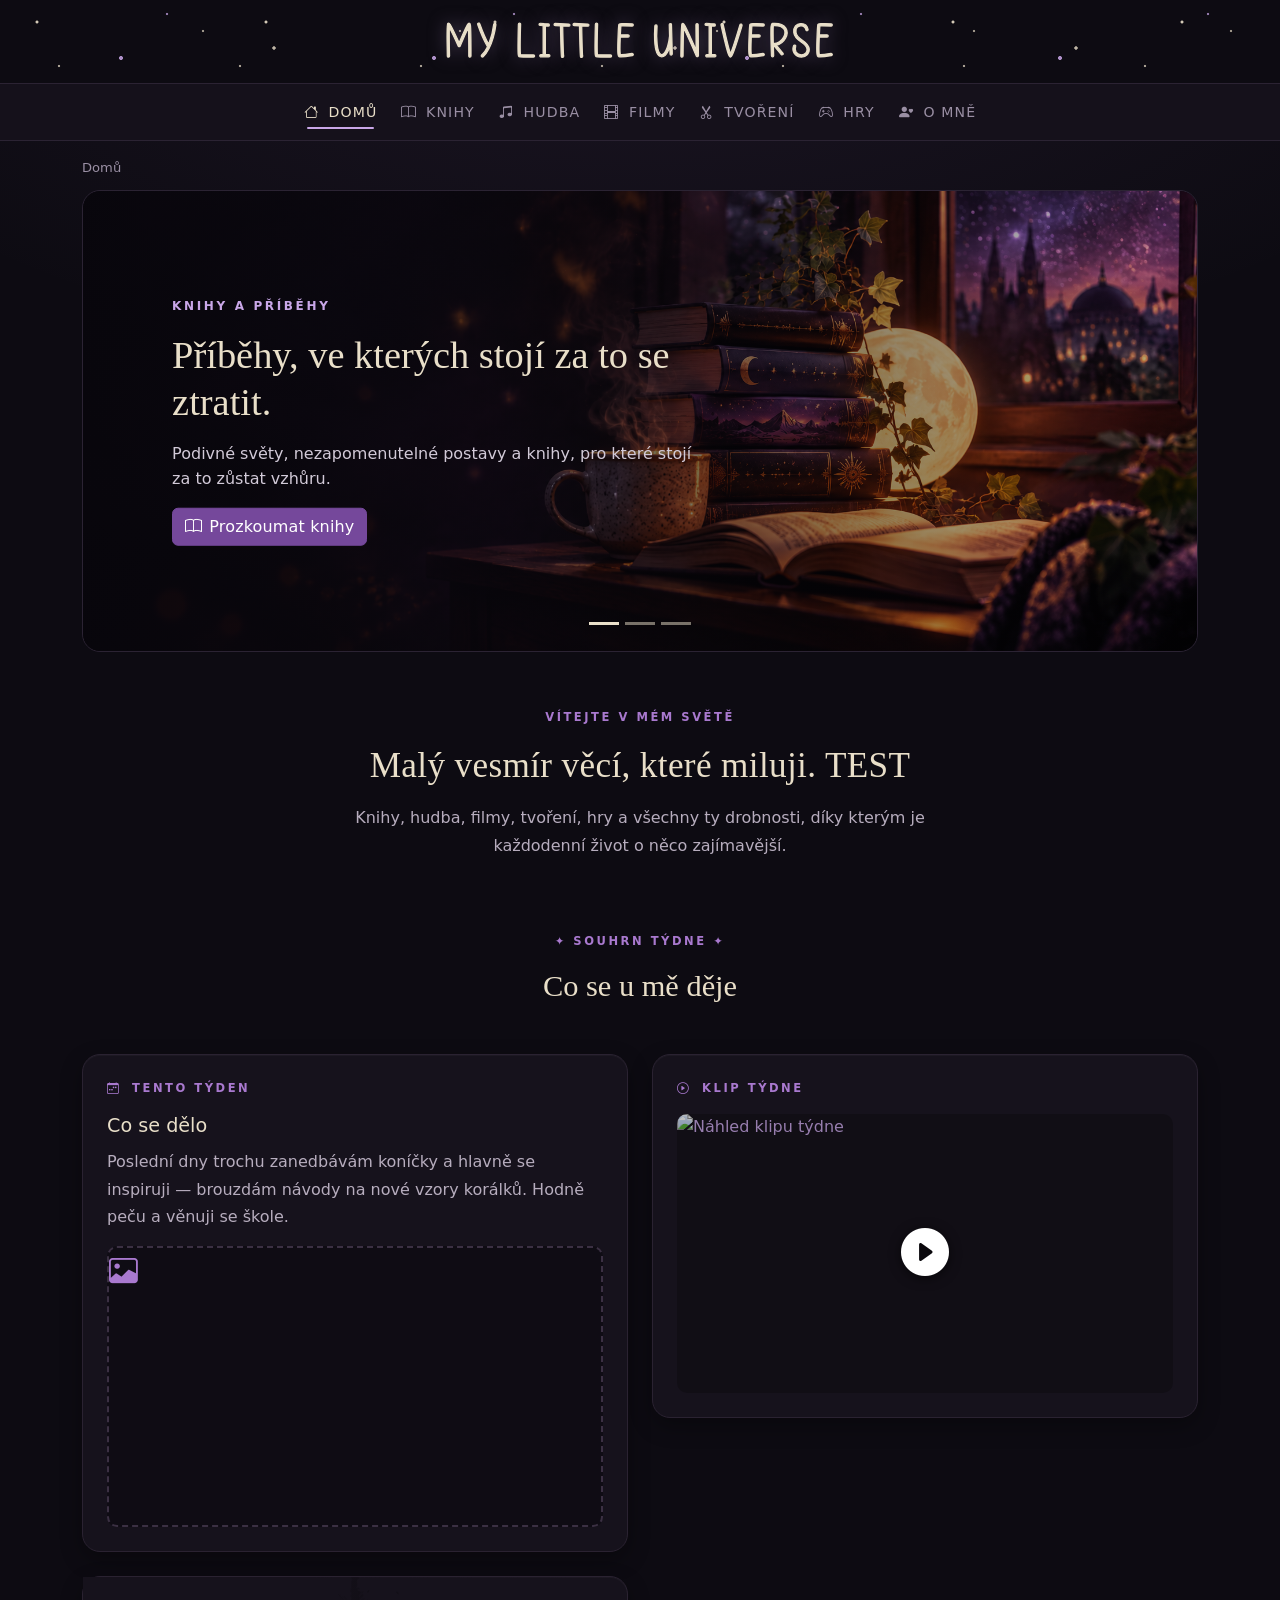
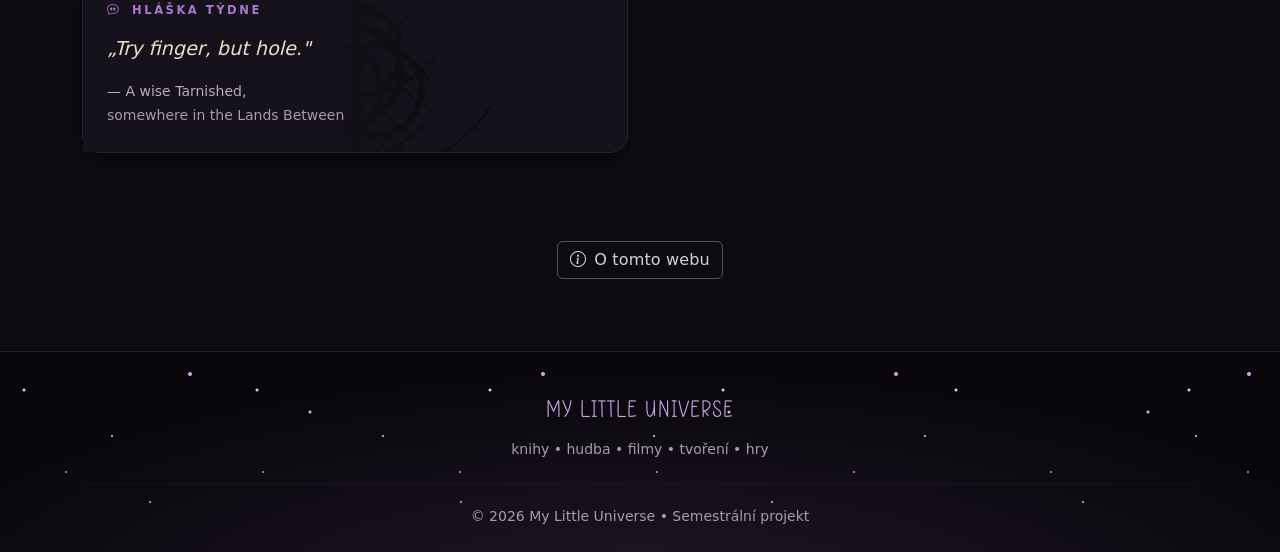
==== commit 759aaad2: "test" ====
--- a/index.html
+++ b/index.html
@@ -503,7 +503,7 @@
 
         <h1 class="section-title">
 
-            Malý vesmír věcí, které miluji.
+            Malý vesmír věcí, které miluji. TEST
 
         </h1>
 
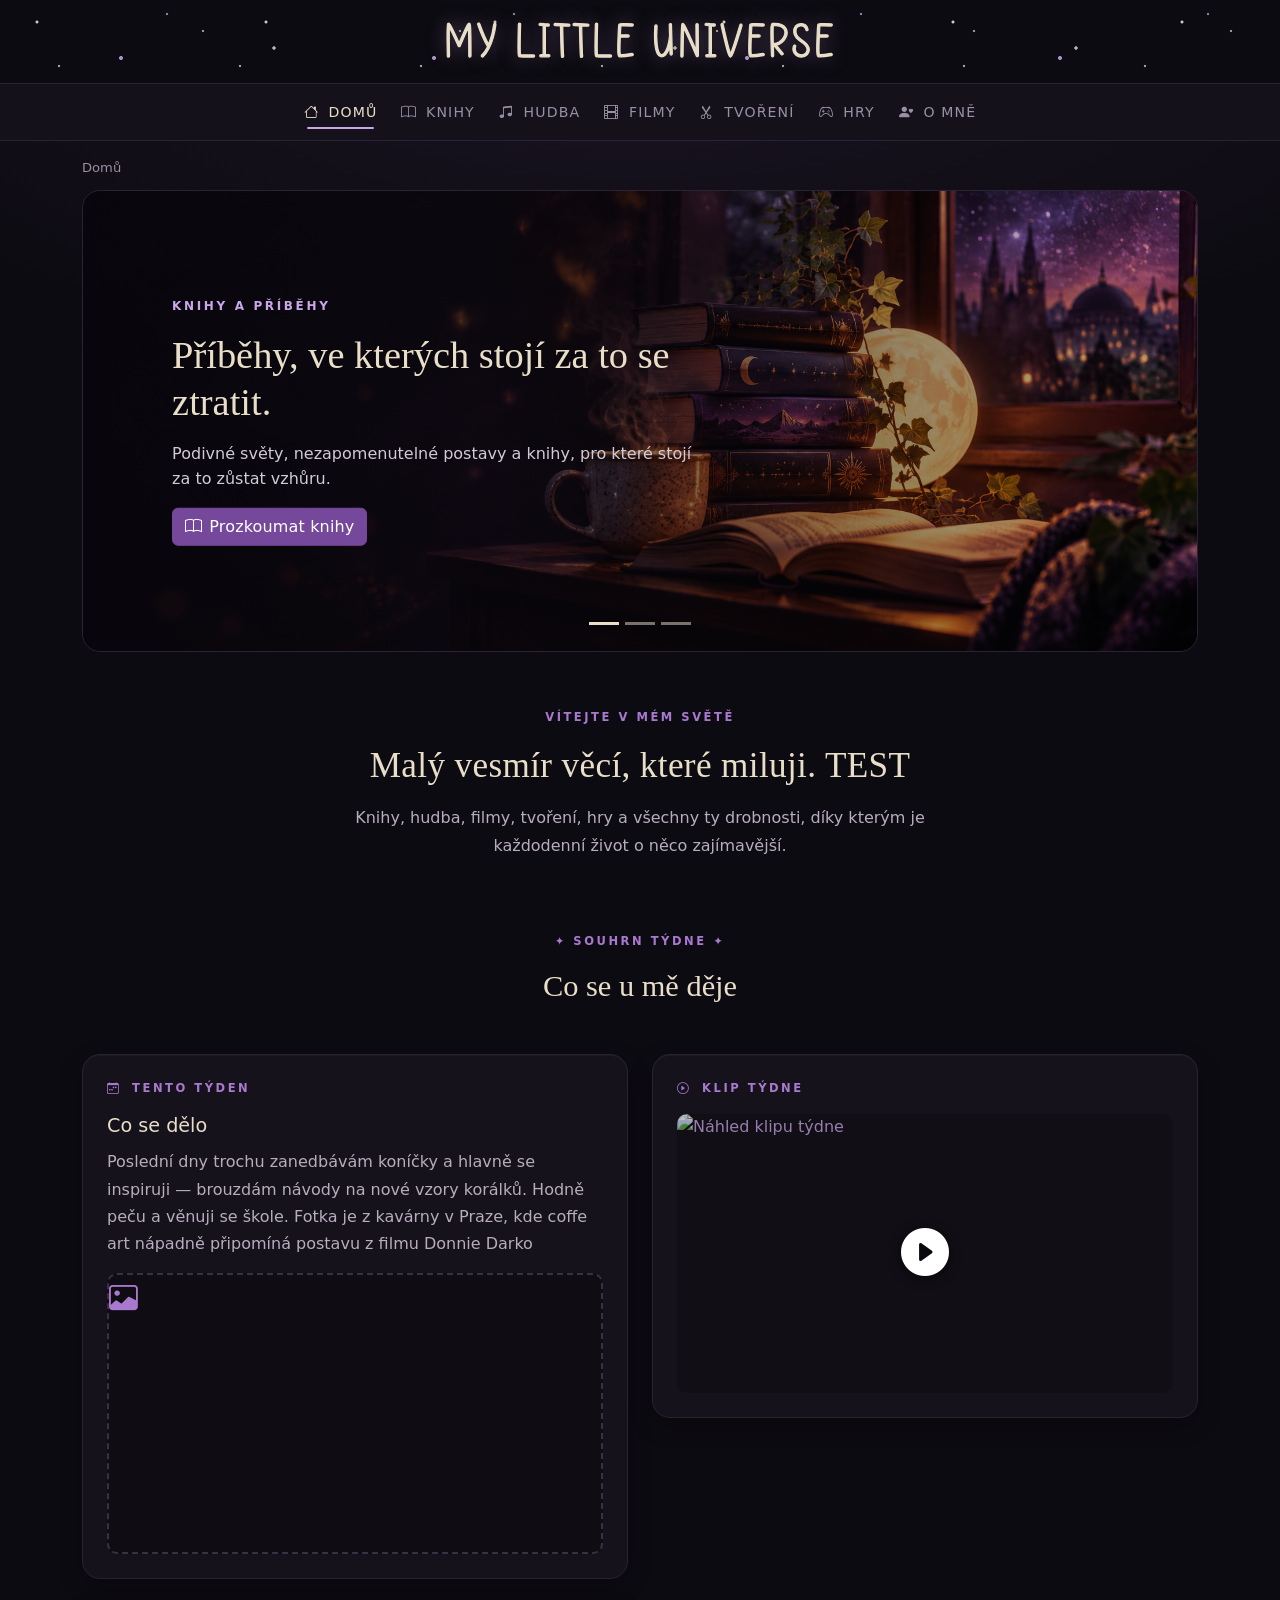
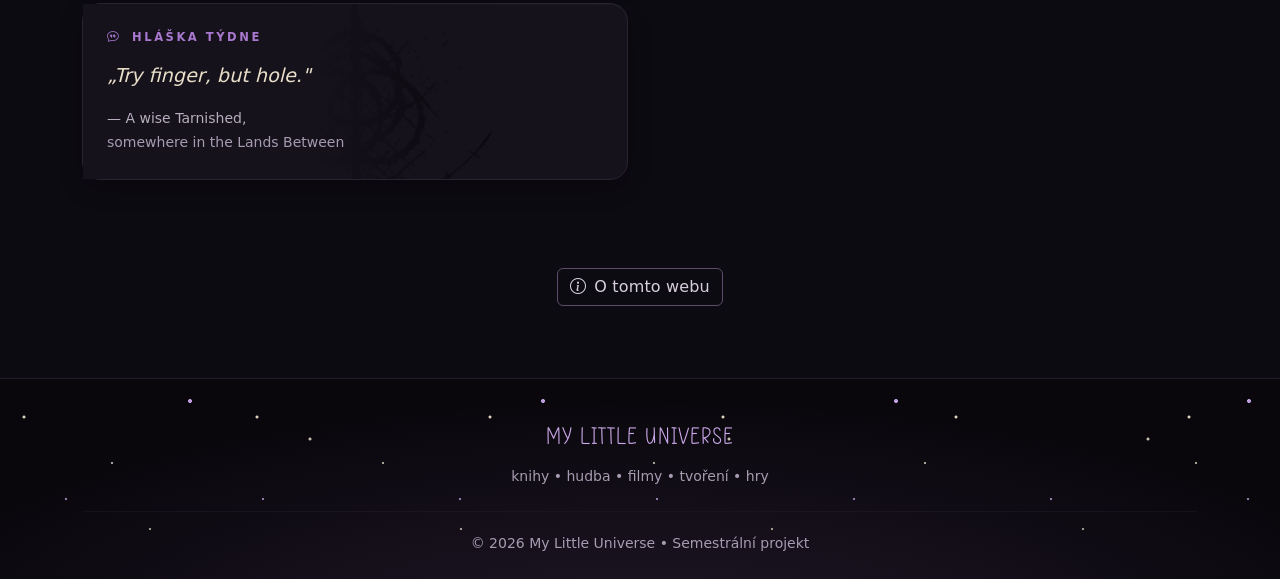
==== commit 842a468a: "Update" ====
--- a/index.html
+++ b/index.html
@@ -555,7 +555,7 @@
                             Poslední dny trochu zanedbávám koníčky
                             a hlavně se inspiruji — brouzdám návody
                             na nové vzory korálků. Hodně peču
-                            a věnuji se škole.
+                            a věnuji se škole. Fotka je z kavárny v Praze, kde coffe art nápadně připomíná postavu z filmu Donnie Darko
                         </p>
 
                         <div class="book-image-slot ratio ratio-16x9 mt-2">
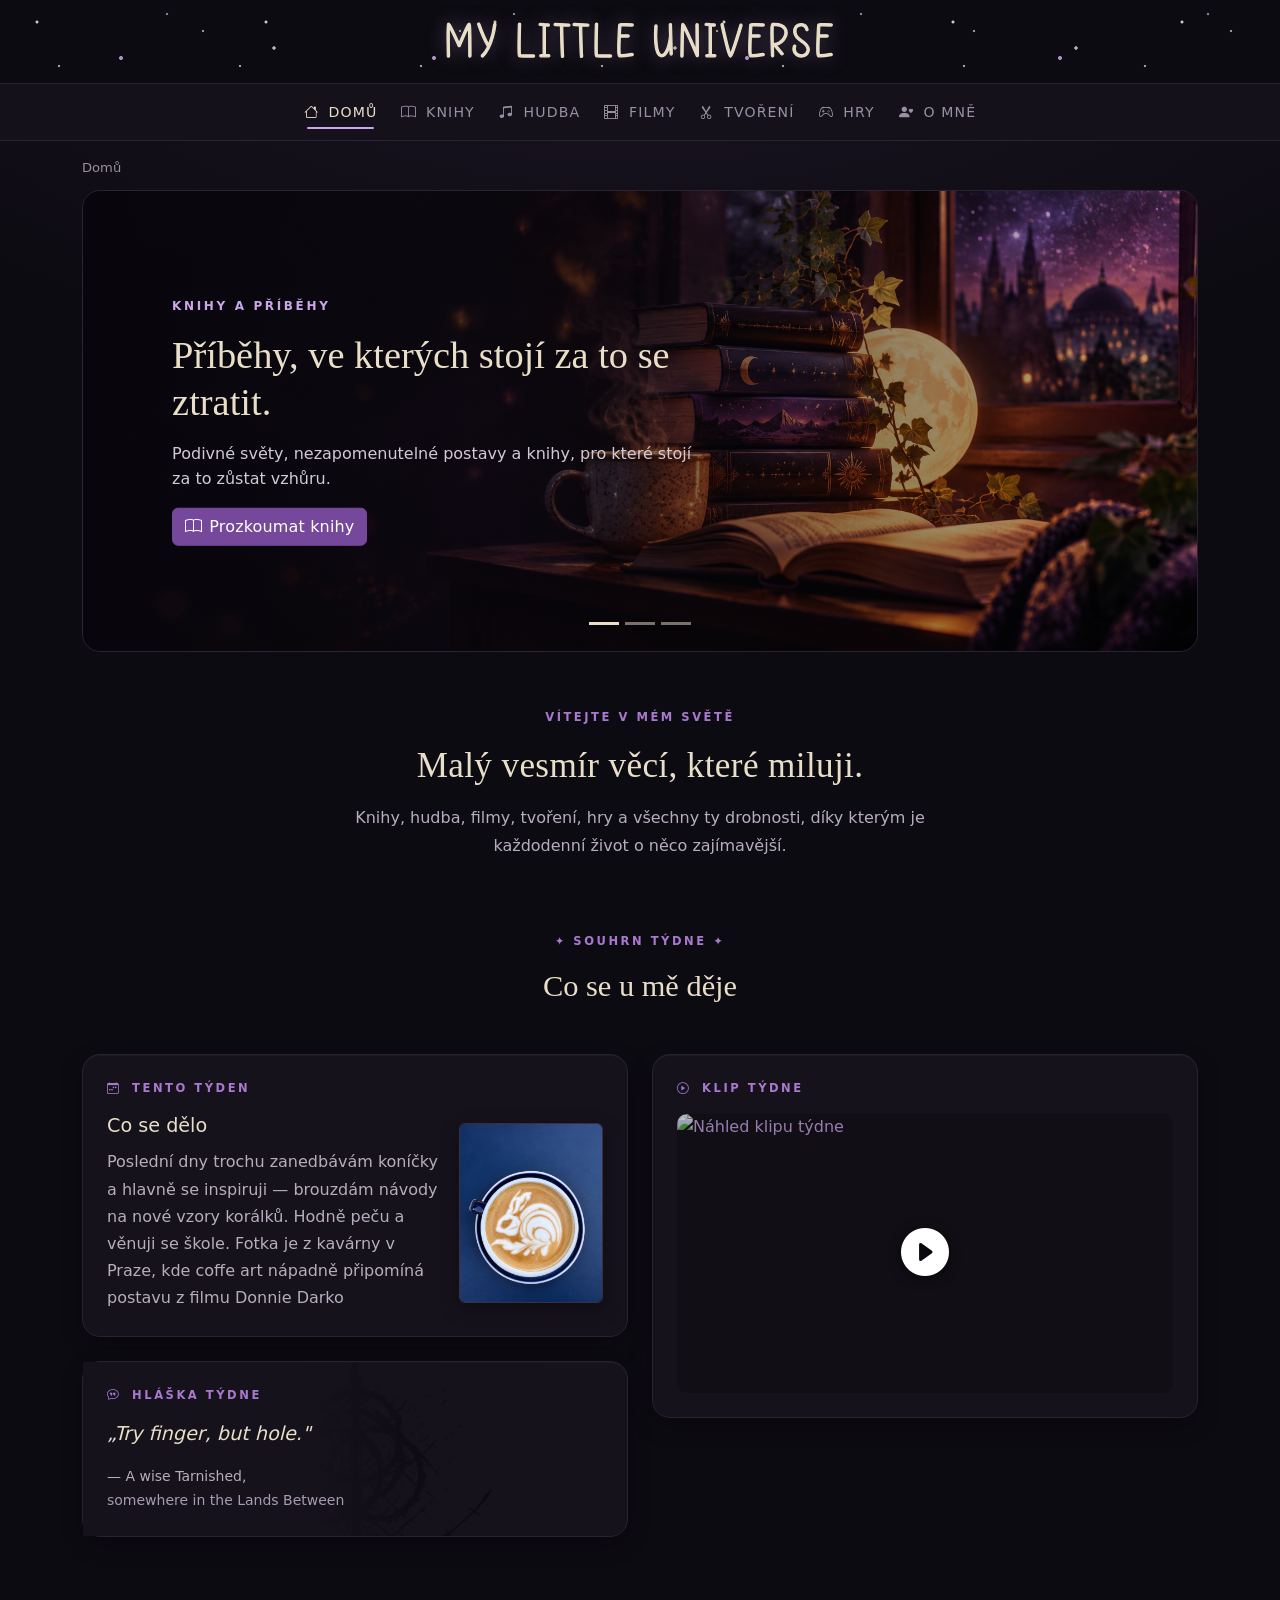
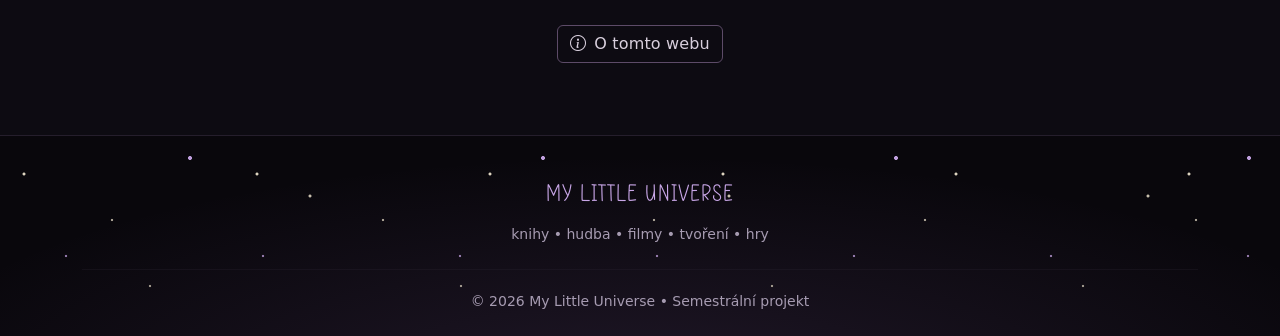
==== commit ea479a22: "upradte" ====
--- a/index.html
+++ b/index.html
@@ -503,7 +503,7 @@
 
         <h1 class="section-title">
 
-            Malý vesmír věcí, které miluji. TEST
+            Malý vesmír věcí, které miluji.
 
         </h1>
 
@@ -549,17 +549,32 @@
 
                         <p class="card-category"><i class="bi bi-calendar-week me-1"></i> TENTO TÝDEN</p>
 
-                        <h3 class="card-title">Co se dělo</h3>
-
-                        <p class="card-text">
-                            Poslední dny trochu zanedbávám koníčky
-                            a hlavně se inspiruji — brouzdám návody
-                            na nové vzory korálků. Hodně peču
-                            a věnuji se škole. Fotka je z kavárny v Praze, kde coffe art nápadně připomíná postavu z filmu Donnie Darko
-                        </p>
-
-                        <div class="book-image-slot ratio ratio-16x9 mt-2">
-                            <div><i class="bi bi-image"></i></div>
+                        <div class="d-flex flex-column flex-sm-row gap-3 align-items-center">
+
+                            <div class="flex-grow-1">
+                                <h3 class="card-title">Co se dělo</h3>
+                                <p class="card-text mb-0">
+                                    Poslední dny trochu zanedbávám koníčky
+                                    a hlavně se inspiruji — brouzdám návody
+                                    na nové vzory korálků. Hodně peču
+                                    a věnuji se škole. Fotka je z kavárny v Praze, kde coffe art nápadně připomíná postavu z filmu Donnie Darko
+                                </p>
+                            </div>
+
+                            <div class="flex-shrink-0 text-center">
+                                <button type="button"
+                                        class="btn p-0 border-0 bg-transparent"
+                                        data-bs-toggle="modal"
+                                        data-bs-target="#kavaModal"
+                                        aria-label="Zvětšit fotku kávy">
+                                    <img src="images/kava.jpeg"
+                                         alt="Káva s coffee artem z kavárny v Praze"
+                                         class="img-fluid rounded"
+                                         style="max-height: 180px; width: auto; object-fit: contain; border: 1px solid var(--border-strong); box-shadow: 0 6px 18px rgba(0, 0, 0, 0.35); cursor: pointer;"
+                                         title="Kliknutím zvětšíte">
+                                </button>
+                            </div>
+
                         </div>
 
                     </div>
@@ -751,6 +766,50 @@
 </div>
 
 
+<!-- Modal pro zvětšení fotky kávy -->
+<div class="modal fade"
+     id="kavaModal"
+     tabindex="-1"
+     aria-labelledby="kavaModalLabel"
+     aria-hidden="true">
+
+    <div class="modal-dialog modal-dialog-centered modal-lg">
+
+        <div class="modal-content">
+
+            <div class="modal-header">
+                <h2 class="modal-title fs-5" id="kavaModalLabel">
+                    <i class="bi bi-cup-hot me-2"></i>Coffee Art — Donnie Darko
+                </h2>
+                <button type="button"
+                        class="btn-close"
+                        data-bs-dismiss="modal"
+                        aria-label="Zavřít">
+                </button>
+            </div>
+
+            <div class="modal-body text-center p-3">
+                <img src="images/kava.jpeg"
+                     alt="Káva s coffee artem z kavárny v Praze"
+                     class="img-fluid rounded"
+                     style="max-height: 75vh; object-fit: contain;">
+            </div>
+
+            <div class="modal-footer">
+                <button type="button"
+                        class="btn btn-secondary"
+                        data-bs-dismiss="modal">
+                    Zavřít
+                </button>
+            </div>
+
+        </div>
+
+    </div>
+
+</div>
+
+
 
 <!-- ==========================================
      PATIČKA
--- a/css/style.css
+++ b/css/style.css
@@ -1090,7 +1090,7 @@
     box-shadow: 0 10px 26px rgba(0, 0, 0, 0.5);
 }
 
-/* Zástupný rámeček (používá se v návodu v komentářích HTML) */
+/* Zástupný rámeček */
 
 .book-image-slot {
     display: flex;
